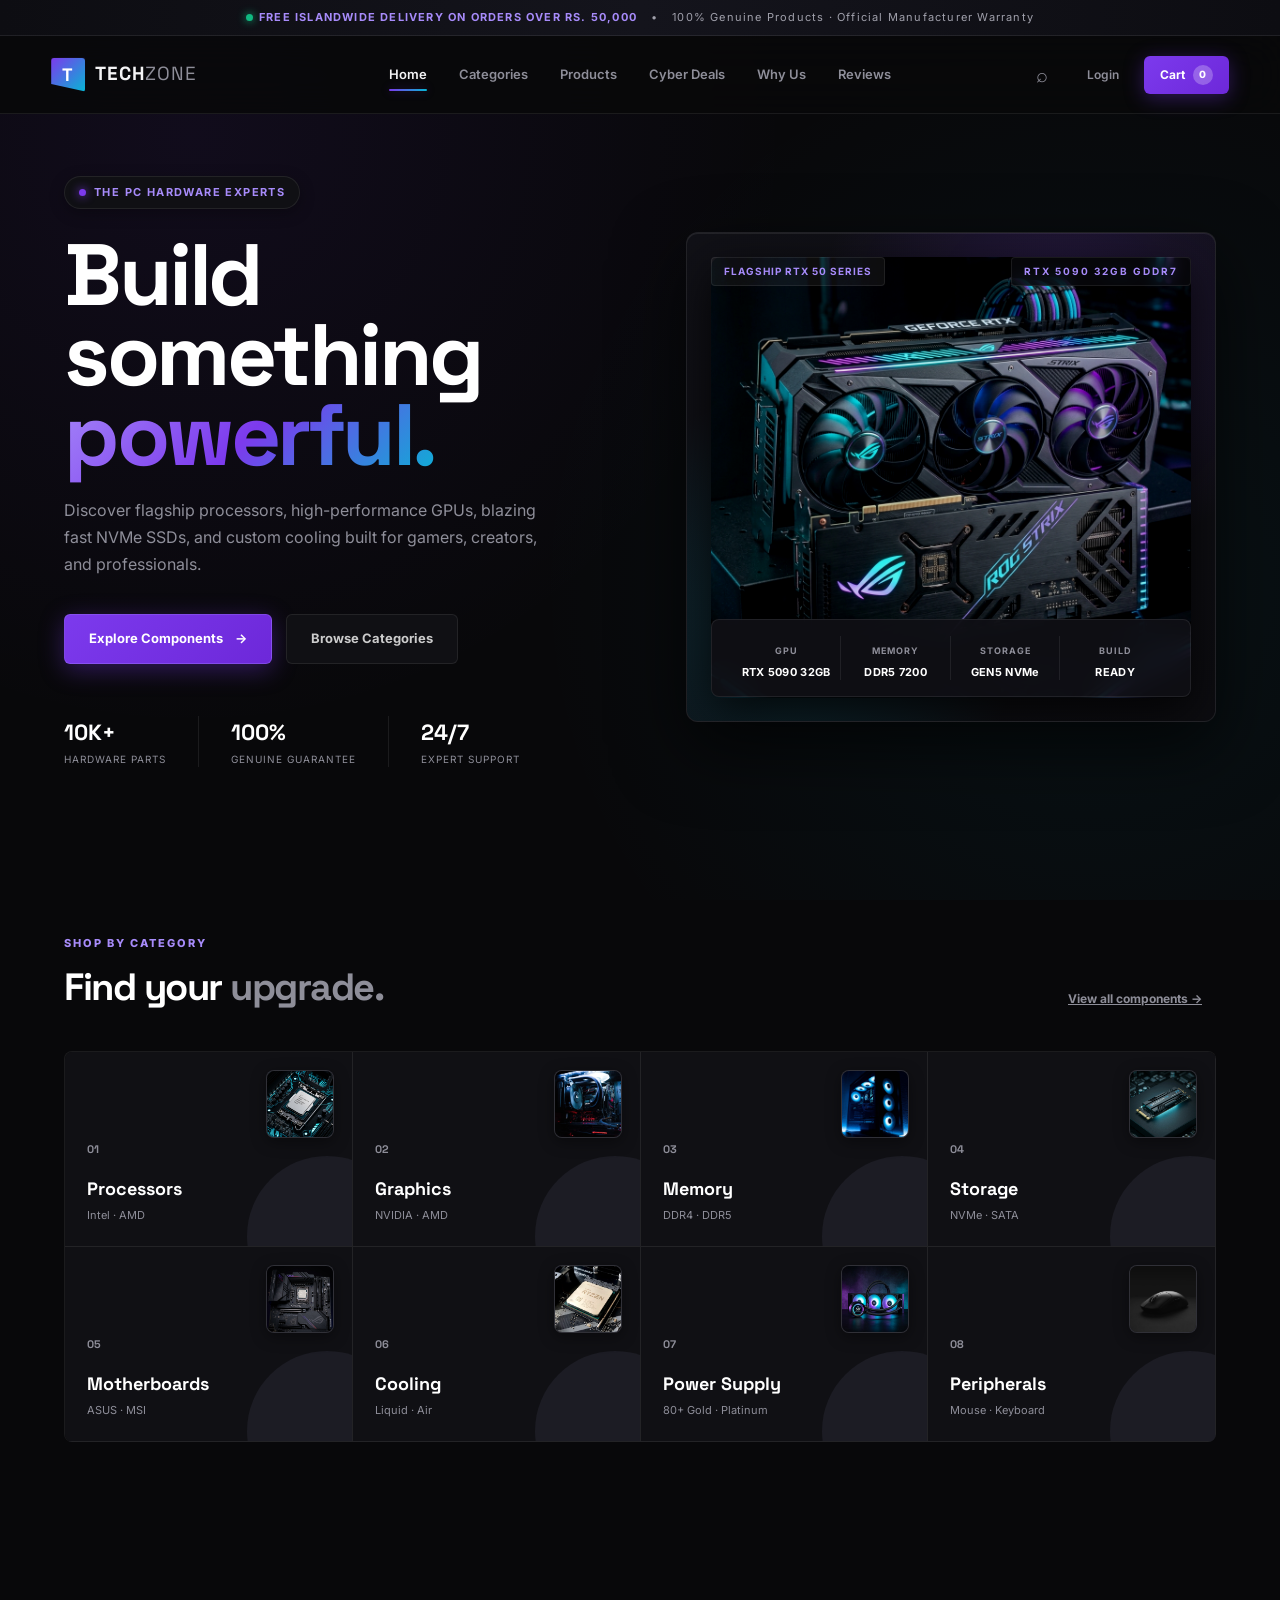
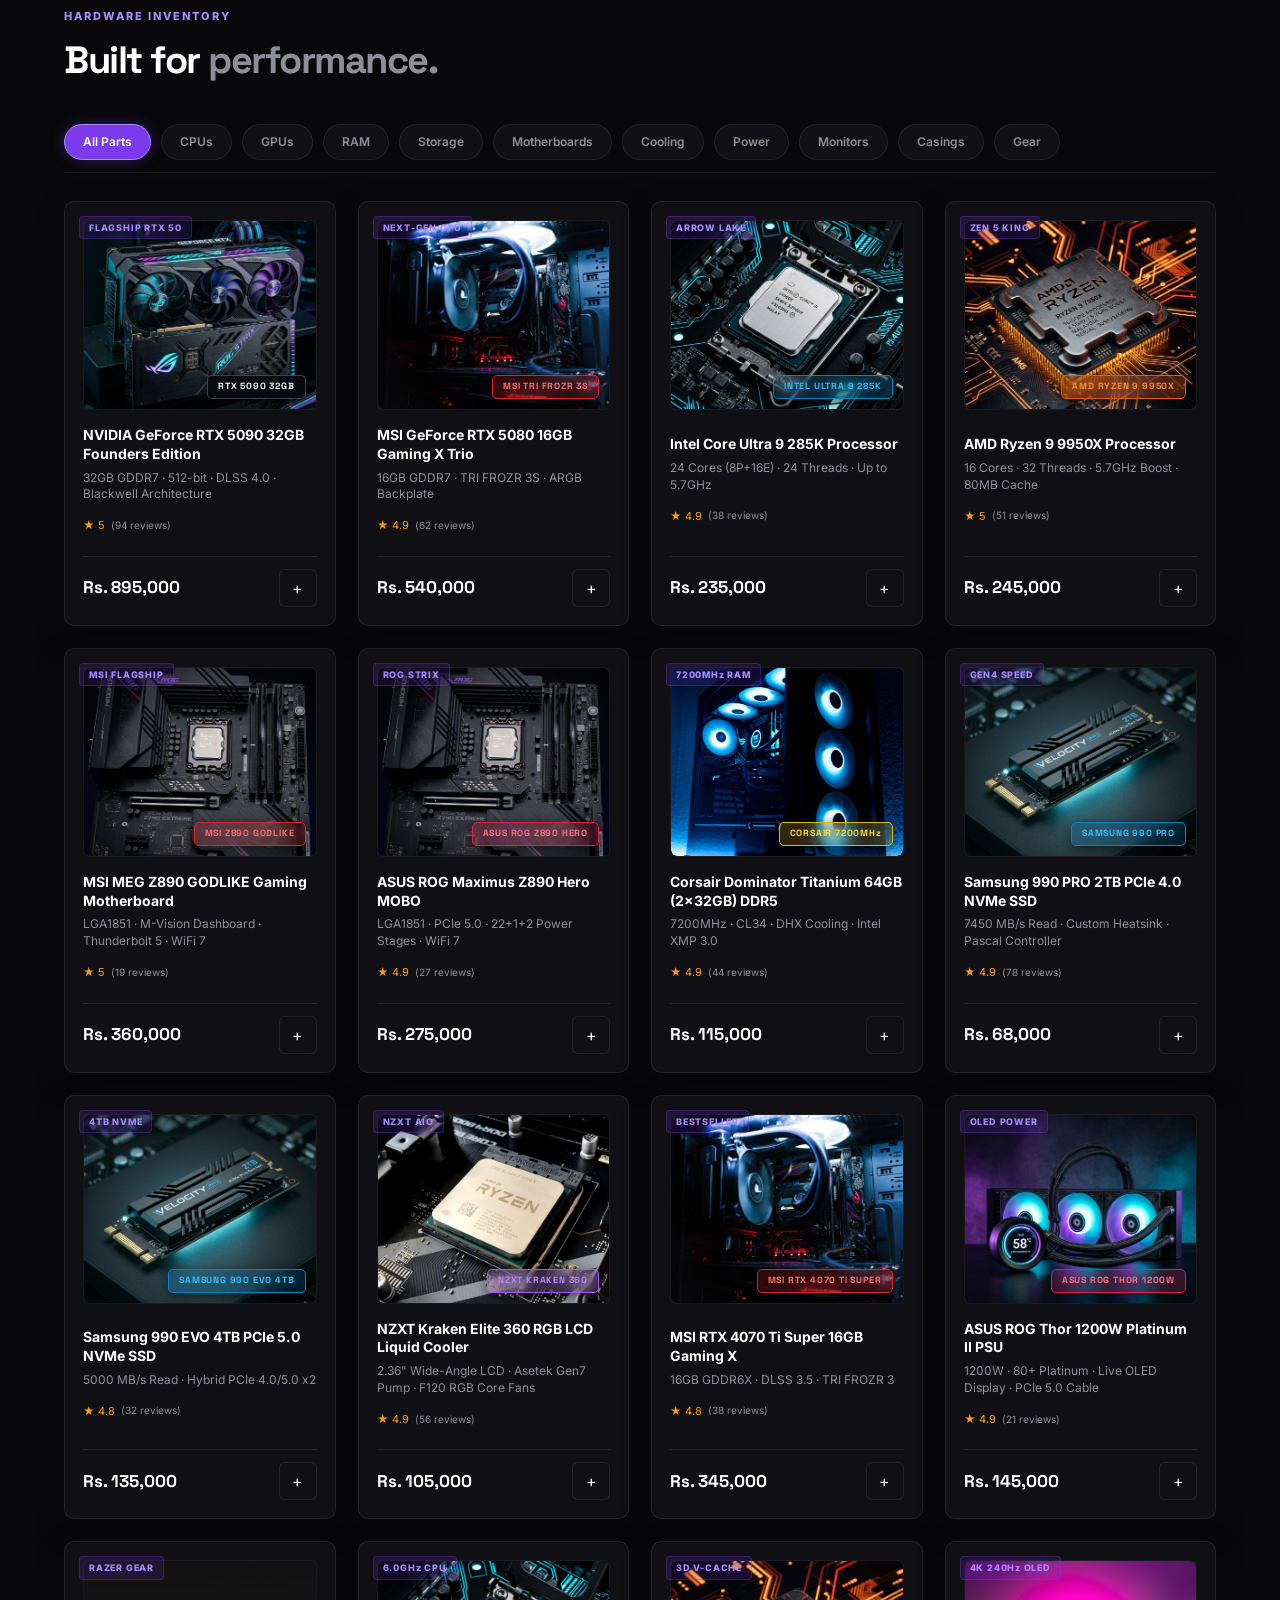
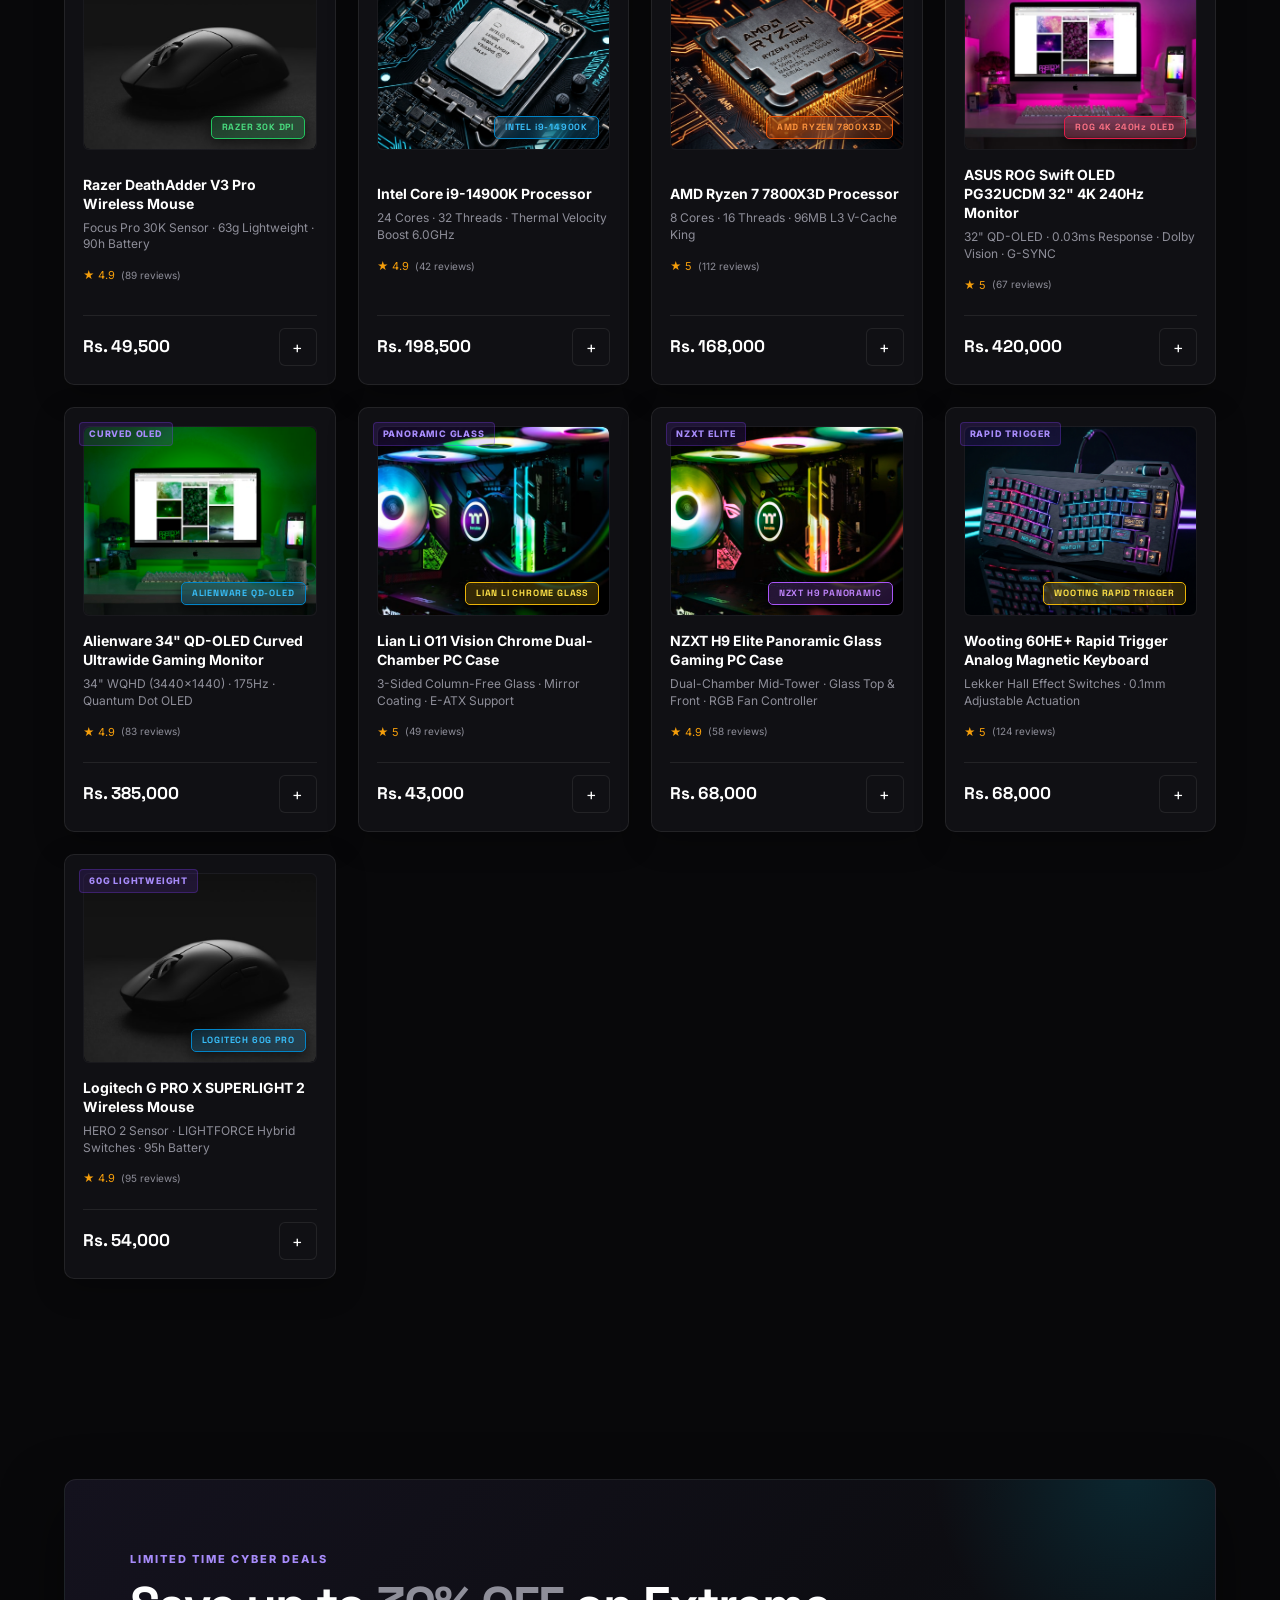
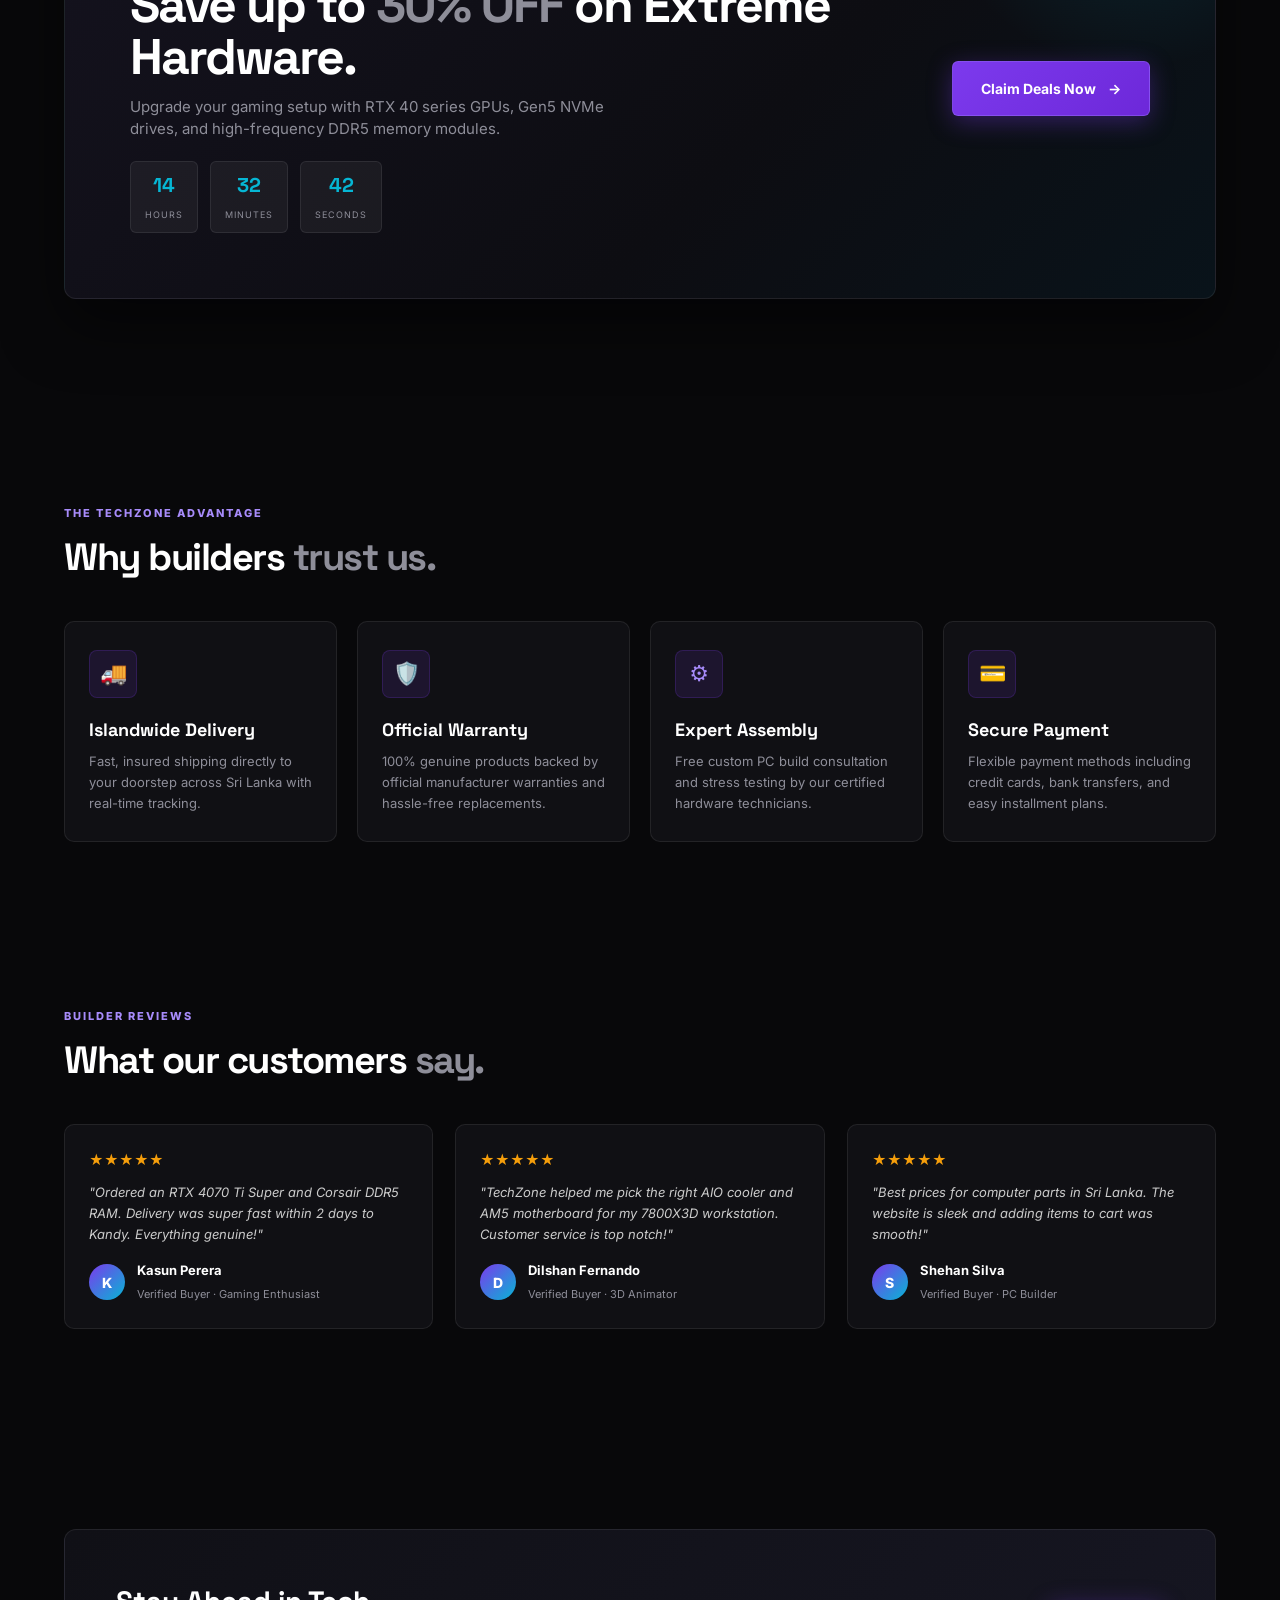
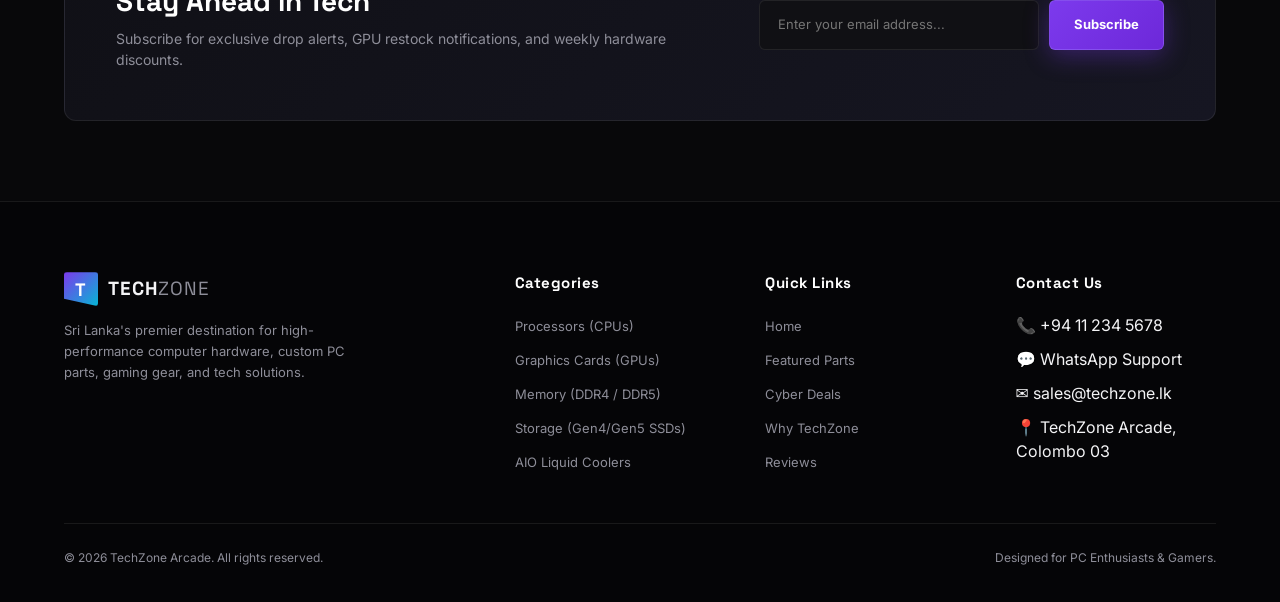
==== index.html @ bfa78953 "create the home page" ====
<!DOCTYPE html>
<html lang="en">
<head>
    <meta charset="UTF-8" />
    <meta name="viewport" content="width=device-width, initial-scale=1.0" />
    <meta name="description" content="TechZone — Premium Computer Store, PC Components, CPUs, GPUs, RAM, SSDs, and Gaming Gear." />
    <title>TechZone — Home Page & Premium Hardware Store</title>

    <!-- Google Fonts -->
    <link rel="preconnect" href="https://fonts.googleapis.com" />
    <link rel="preconnect" href="https://fonts.gstatic.com" crossorigin />
    <link href="https://fonts.googleapis.com/css2?family=Inter:wght@400;500;600;700;800&family=Space+Grotesk:wght@500;600;700;800&display=swap" rel="stylesheet" />

    <!-- Dedicated Home Page Stylesheet -->
    <link rel="stylesheet" href="css/home.css" />
</head>
<body>

    <!-- ─── Announcement Bar ─── -->
    <div class="announcement">
        <span><i class="live-dot"></i> FREE ISLANDWIDE DELIVERY ON ORDERS OVER RS. 50,000</span>
        <span>•</span>
        <span>100% Genuine Products · Official Manufacturer Warranty</span>
    </div>

    <!-- ─── Header ─── -->
    <header class="header">
        <a class="logo" href="index.html" aria-label="TechZone Home">
            <span class="logo-mark">T</span>
            <span>TECH<span>ZONE</span></span>
        </a>

        <nav class="nav" aria-label="Main navigation" id="mainNav">
            <a class="active" href="index.html">Home</a>
            <a href="#shop">Categories</a>
            <a href="#featured">Products</a>
            <a href="#deals">Cyber Deals</a>
            <a href="#whyus">Why Us</a>
            <a href="#reviews">Reviews</a>
        </nav>

        <div class="header-actions">
            <button class="icon-btn" id="searchBtn" aria-label="Search Components">⌕</button>
            <button class="login-btn" id="loginBtn">Login</button>
            <button class="cart-btn" id="cartBtn">
                Cart <span id="cartCount">0</span>
            </button>
            <button class="menu-btn" id="menuBtn" aria-label="Toggle Mobile Menu">☰</button>
        </div>
    </header>

    <!-- ─── Main Content ─── -->
    <main>

        <!-- ── HERO SECTION ── -->
        <section class="hero" id="home">
            <div class="hero-copy">
                <div class="pill"><span></span> THE PC HARDWARE EXPERTS</div>
                <h1>Build something<br><em>powerful.</em></h1>
                <p>Discover flagship processors, high-performance GPUs, blazing fast NVMe SSDs, and custom cooling built for gamers, creators, and professionals.</p>

                <div class="hero-actions">
                    <a href="#featured" class="primary-btn">
                        Explore Components <span>→</span>
                    </a>
                    <a href="#shop" class="secondary-btn">
                        Browse Categories
                    </a>
                </div>

                <div class="trust-row">
                    <div>
                        <strong>10K+</strong>
                        <span>Hardware Parts</span>
                    </div>
                    <div>
                        <strong>100%</strong>
                        <span>Genuine Guarantee</span>
                    </div>
                    <div>
                        <strong>24/7</strong>
                        <span>Expert Support</span>
                    </div>
                </div>
            </div>

            <!-- Hero Showcase Graphic -->
            <div class="hero-showcase">
                <span class="showcase-badge">FLAGSHIP RTX 50 SERIES</span>
                
                <img src="images/hero_rtx5090.png" alt="NVIDIA GeForce RTX 5090 Flagship GPU" class="hero-showcase-img" />

                <div class="visual-lines">RTX 5090 32GB GDDR7</div>

                <div class="spec-card">
                    <div><span>GPU</span><strong>RTX 5090 32GB</strong></div>
                    <div><span>MEMORY</span><strong>DDR5 7200</strong></div>
                    <div><span>STORAGE</span><strong>GEN5 NVMe</strong></div>
                    <div><span>BUILD</span><strong>READY</strong></div>
                </div>
            </div>
        </section>

        <!-- ── SHOP BY CATEGORY ── -->
        <section class="section" id="shop">
            <div class="section-head">
                <div>
                    <span class="overline">SHOP BY CATEGORY</span>
                    <h2>Find your <span>upgrade.</span></h2>
                </div>
                <a href="#featured" class="text-link">View all components →</a>
            </div>

            <div class="category-grid">
                <!-- 01 Processors -->
                <button class="category-card" data-category="CPU">
                    <div class="category-number">01</div>
                    <div class="category-img-wrap">
                        <img src="images/intel_cpu.png" alt="Processors CPU" class="category-img" />
                    </div>
                    <div>
                        <h3>Processors</h3>
                        <p>Intel · AMD</p>
                    </div>
                    <span class="arrow">↗</span>
                </button>

                <!-- 02 Graphics -->
                <button class="category-card" data-category="GPU">
                    <div class="category-number">02</div>
                    <div class="category-img-wrap">
                        <img src="images/msi_gpu.png" alt="Graphics GPU" class="category-img" />
                    </div>
                    <div>
                        <h3>Graphics</h3>
                        <p>NVIDIA · AMD</p>
                    </div>
                    <span class="arrow">↗</span>
                </button>

                <!-- 03 Memory -->
                <button class="category-card" data-category="RAM">
                    <div class="category-number">03</div>
                    <div class="category-img-wrap">
                        <img src="images/corsair_ram.png" alt="Memory RAM" class="category-img" />
                    </div>
                    <div>
                        <h3>Memory</h3>
                        <p>DDR4 · DDR5</p>
                    </div>
                    <span class="arrow">↗</span>
                </button>

                <!-- 04 Storage -->
                <button class="category-card" data-category="Storage">
                    <div class="category-number">04</div>
                    <div class="category-img-wrap">
                        <img src="images/samsung_ssd.png" alt="Storage SSD" class="category-img" />
                    </div>
                    <div>
                        <h3>Storage</h3>
                        <p>NVMe · SATA</p>
                    </div>
                    <span class="arrow">↗</span>
                </button>

                <!-- 05 Motherboards -->
                <button class="category-card" data-category="Motherboard">
                    <div class="category-number">05</div>
                    <div class="category-img-wrap">
                        <img src="images/mobo.png" alt="Motherboard" class="category-img" />
                    </div>
                    <div>
                        <h3>Motherboards</h3>
                        <p>ASUS · MSI</p>
                    </div>
                    <span class="arrow">↗</span>
                </button>

                <!-- 06 Cooling -->
                <button class="category-card" data-category="Cooling">
                    <div class="category-number">06</div>
                    <div class="category-img-wrap">
                        <img src="images/nzxt_cooler.png" alt="Cooling AIO" class="category-img" />
                    </div>
                    <div>
                        <h3>Cooling</h3>
                        <p>Liquid · Air</p>
                    </div>
                    <span class="arrow">↗</span>
                </button>

                <!-- 07 Power Supply -->
                <button class="category-card" data-category="Power">
                    <div class="category-number">07</div>
                    <div class="category-img-wrap">
                        <img src="images/psu.png" alt="Power Supply PSU" class="category-img" />
                    </div>
                    <div>
                        <h3>Power Supply</h3>
                        <p>80+ Gold · Platinum</p>
                    </div>
                    <span class="arrow">↗</span>
                </button>

                <!-- 08 Peripherals -->
                <button class="category-card" data-category="Peripherals">
                    <div class="category-number">08</div>
                    <div class="category-img-wrap">
                        <img src="images/razer_mouse.png" alt="Peripherals Gear" class="category-img" />
                    </div>
                    <div>
                        <h3>Peripherals</h3>
                        <p>Mouse · Keyboard</p>
                    </div>
                    <span class="arrow">↗</span>
                </button>
            </div>
        </section>

        <!-- ── FEATURED PRODUCTS ── -->
        <section class="section featured" id="featured">
            <div class="section-head">
                <div>
                    <span class="overline">HARDWARE INVENTORY</span>
                    <h2>Built for <span>performance.</span></h2>
                </div>
            </div>

            <!-- Filter Pills Bar -->
            <div class="filter-bar">
                <button class="filter-pill active" onclick="filterByCategory('ALL', this)">All Parts</button>
                <button class="filter-pill" onclick="filterByCategory('CPU', this)">CPUs</button>
                <button class="filter-pill" onclick="filterByCategory('GPU', this)">GPUs</button>
                <button class="filter-pill" onclick="filterByCategory('RAM', this)">RAM</button>
                <button class="filter-pill" onclick="filterByCategory('Storage', this)">Storage</button>
                <button class="filter-pill" onclick="filterByCategory('Motherboard', this)">Motherboards</button>
                <button class="filter-pill" onclick="filterByCategory('Cooling', this)">Cooling</button>
                <button class="filter-pill" onclick="filterByCategory('Power', this)">Power</button>
                <button class="filter-pill" onclick="filterByCategory('Monitors', this)">Monitors</button>
                <button class="filter-pill" onclick="filterByCategory('Cases', this)">Casings</button>
                <button class="filter-pill" onclick="filterByCategory('Peripherals', this)">Gear</button>
            </div>

            <!-- Dynamic Product Grid -->
            <div class="product-grid" id="productGrid">
                <!-- Products injected by js/home.js -->
            </div>
        </section>

        <!-- ── CYBER DEALS BANNER ── -->
        <section class="section" id="deals">
            <div class="banner">
                <div>
                    <span class="overline">LIMITED TIME CYBER DEALS</span>
                    <h2>Save up to <span>30% OFF</span> on Extreme Hardware.</h2>
                    <p>Upgrade your gaming setup with RTX 40 series GPUs, Gen5 NVMe drives, and high-frequency DDR5 memory modules.</p>

                    <div class="countdown-box">
                        <div class="count-unit"><strong id="countHours">14</strong><span>HOURS</span></div>
                        <div class="count-unit"><strong id="countMins">32</strong><span>MINUTES</span></div>
                        <div class="count-unit"><strong id="countSecs">45</strong><span>SECONDS</span></div>
                    </div>
                </div>

                <a href="#featured" class="primary-btn" style="padding: 16px 28px; font-size: 14px;">
                    Claim Deals Now <span>→</span>
                </a>
            </div>
        </section>

        <!-- ── WHY CHOOSE US ── -->
        <section class="section" id="whyus">
            <div class="section-head">
                <div>
                    <span class="overline">THE TECHZONE ADVANTAGE</span>
                    <h2>Why builders <span>trust us.</span></h2>
                </div>
            </div>

            <div class="why-us-grid">
                <div class="feature-card">
                    <div class="feature-icon">🚚</div>
                    <h3>Islandwide Delivery</h3>
                    <p>Fast, insured shipping directly to your doorstep across Sri Lanka with real-time tracking.</p>
                </div>
                <div class="feature-card">
                    <div class="feature-icon">🛡️</div>
                    <h3>Official Warranty</h3>
                    <p>100% genuine products backed by official manufacturer warranties and hassle-free replacements.</p>
                </div>
                <div class="feature-card">
                    <div class="feature-icon">⚙️</div>
                    <h3>Expert Assembly</h3>
                    <p>Free custom PC build consultation and stress testing by our certified hardware technicians.</p>
                </div>
                <div class="feature-card">
                    <div class="feature-icon">💳</div>
                    <h3>Secure Payment</h3>
                    <p>Flexible payment methods including credit cards, bank transfers, and easy installment plans.</p>
                </div>
            </div>
        </section>

        <!-- ── CUSTOMER REVIEWS ── -->
        <section class="section" id="reviews">
            <div class="section-head">
                <div>
                    <span class="overline">BUILDER REVIEWS</span>
                    <h2>What our customers <span>say.</span></h2>
                </div>
            </div>

            <div class="reviews-grid">
                <div class="review-card">
                    <div class="review-stars">★★★★★</div>
                    <p>"Ordered an RTX 4070 Ti Super and Corsair DDR5 RAM. Delivery was super fast within 2 days to Kandy. Everything genuine!"</p>
                    <div class="reviewer">
                        <div class="avatar">K</div>
                        <div class="reviewer-info">
                            <strong>Kasun Perera</strong>
                            <span>Verified Buyer · Gaming Enthusiast</span>
                        </div>
                    </div>
                </div>

                <div class="review-card">
                    <div class="review-stars">★★★★★</div>
                    <p>"TechZone helped me pick the right AIO cooler and AM5 motherboard for my 7800X3D workstation. Customer service is top notch!"</p>
                    <div class="reviewer">
                        <div class="avatar">D</div>
                        <div class="reviewer-info">
                            <strong>Dilshan Fernando</strong>
                            <span>Verified Buyer · 3D Animator</span>
                        </div>
                    </div>
                </div>

                <div class="review-card">
                    <div class="review-stars">★★★★★</div>
                    <p>"Best prices for computer parts in Sri Lanka. The website is sleek and adding items to cart was smooth!"</p>
                    <div class="reviewer">
                        <div class="avatar">S</div>
                        <div class="reviewer-info">
                            <strong>Shehan Silva</strong>
                            <span>Verified Buyer · PC Builder</span>
                        </div>
                    </div>
                </div>
            </div>
        </section>

        <!-- ── NEWSLETTER ── -->
        <section class="section">
            <div class="newsletter-card">
                <div>
                    <h3>Stay Ahead in Tech</h3>
                    <p>Subscribe for exclusive drop alerts, GPU restock notifications, and weekly hardware discounts.</p>
                </div>
                <form class="newsletter-form" onsubmit="event.preventDefault(); showToast('Subscribed to newsletter!');">
                    <input type="email" class="newsletter-input" placeholder="Enter your email address..." required />
                    <button type="submit" class="primary-btn">Subscribe</button>
                </form>
            </div>
        </section>

    </main>

    <!-- ─── Modals ─── -->

    <!-- Search Modal -->
    <div class="modal-overlay" id="searchModal">
        <div class="modal-box">
            <button class="modal-close" onclick="toggleModal('searchModal', false)">✕</button>
            <h3>Search PC Parts</h3>
            <div class="search-input-wrap">
                <input type="text" placeholder="Type processor, graphics card, RAM, SSD..." oninput="handleLiveSearch(this.value)" autofocus />
            </div>
            <div class="search-results" id="searchResults">
                <p style="color: var(--muted); font-size: 12px; text-align: center;">Type to search hardware catalog...</p>
            </div>
        </div>
    </div>

    <!-- Cart Modal Drawer -->
    <div class="modal-overlay" id="cartModal">
        <div class="modal-box">
            <button class="modal-close" onclick="toggleModal('cartModal', false)">✕</button>
            <h3>Shopping Cart</h3>
            <div class="cart-items-list" id="cartList">
                <!-- Cart items rendered by JS -->
            </div>
            <div class="cart-total-row">
                <span>Subtotal:</span>
                <strong id="cartTotal">Rs. 0</strong>
            </div>
            <button class="primary-btn" style="width: 100%;" onclick="alert('Proceeding to checkout summary!');">
                Proceed to Checkout <span>→</span>
            </button>
        </div>
    </div>

    <!-- Login Modal -->
    <div class="modal-overlay" id="loginModal">
        <div class="modal-box">
            <button class="modal-close" onclick="toggleModal('loginModal', false)">✕</button>
            <h3>Account Login</h3>
            <form onsubmit="event.preventDefault(); toggleModal('loginModal', false); showToast('Logged in successfully!');">
                <div class="search-input-wrap" style="margin-bottom: 12px;">
                    <input type="email" placeholder="Email Address" required />
                </div>
                <div class="search-input-wrap" style="margin-bottom: 20px;">
                    <input type="password" placeholder="Password" required />
                </div>
                <button type="submit" class="primary-btn" style="width: 100%;">Sign In</button>
            </form>
        </div>
    </div>

    <!-- ─── Footer ─── -->
    <footer>
        <div class="footer-content">
            <div class="footer-brand">
                <a class="logo" href="index.html">
                    <span class="logo-mark">T</span>
                    <span>TECH<span>ZONE</span></span>
                </a>
                <p>Sri Lanka's premier destination for high-performance computer hardware, custom PC parts, gaming gear, and tech solutions.</p>
            </div>

            <div class="footer-col">
                <h4>Categories</h4>
                <ul>
                    <li><a href="#shop">Processors (CPUs)</a></li>
                    <li><a href="#shop">Graphics Cards (GPUs)</a></li>
                    <li><a href="#shop">Memory (DDR4 / DDR5)</a></li>
                    <li><a href="#shop">Storage (Gen4/Gen5 SSDs)</a></li>
                    <li><a href="#shop">AIO Liquid Coolers</a></li>
                </ul>
            </div>

            <div class="footer-col">
                <h4>Quick Links</h4>
                <ul>
                    <li><a href="#home">Home</a></li>
                    <li><a href="#featured">Featured Parts</a></li>
                    <li><a href="#deals">Cyber Deals</a></li>
                    <li><a href="#whyus">Why TechZone</a></li>
                    <li><a href="#reviews">Reviews</a></li>
                </ul>
            </div>

            <div class="footer-col">
                <h4>Contact Us</h4>
                <ul>
                    <li>📞 +94 11 234 5678</li>
                    <li>💬 WhatsApp Support</li>
                    <li>✉️ sales@techzone.lk</li>
                    <li>📍 TechZone Arcade, Colombo 03</li>
                </ul>
            </div>
        </div>

        <div class="footer-bottom">
            <div>© 2026 TechZone Arcade. All rights reserved.</div>
            <div>Designed for PC Enthusiasts & Gamers.</div>
        </div>
    </footer>

    <!-- Dedicated Home Page JavaScript -->
    <script src="js/home.js"></script>
</body>
</html>
---- css/home.css ----
/* ─────────────────────────────────────────────────────────────
   TechZone — Home Page Dedicated CSS Design System
   Modern dark-themed PC hardware & gaming store styling
   ───────────────────────────────────────────────────────────── */

/* ── Reset & CSS Variables ── */
* {
    box-sizing: border-box;
    margin: 0;
    padding: 0;
}

:root {
    --bg: #08080a;
    --surface: #101014;
    --card: #16161c;
    --ink: #f4f4f6;
    --muted: #8e8e99;
    --line: rgba(255, 255, 255, 0.08);
    --soft: #1c1c24;
    --accent: #7c3aed;
    --accent-light: #a78bfa;
    --accent-glow: rgba(124, 58, 237, 0.35);
    --accent2: #06b6d4;
    --accent2-glow: rgba(6, 182, 212, 0.25);
    --dark: #08080a;
    --surface-light: #1e1e26;
    --success: #10b981;
    --warning: #f59e0b;
}

html {
    scroll-behavior: smooth;
}

body {
    background: var(--bg);
    color: var(--ink);
    font-family: 'Inter', system-ui, -apple-system, sans-serif;
    line-height: 1.5;
    background-image: 
        radial-gradient(circle at 15% 15%, rgba(124, 58, 237, 0.08), transparent 45%),
        radial-gradient(circle at 85% 65%, rgba(6, 182, 212, 0.06), transparent 45%);
    background-attachment: fixed;
    overflow-x: hidden;
}

button,
input,
select {
    font: inherit;
}
button {
    cursor: pointer;
}
a {
    text-decoration: none;
    color: inherit;
}

/* ── Keyframes & Animations ── */
@keyframes pulseDot {
    0%, 100% { opacity: 1; transform: scale(1); }
    50% { opacity: 0.4; transform: scale(0.85); }
}

@keyframes floatOrb {
    0%, 100% { transform: translateY(0) scale(1); }
    50% { transform: translateY(-12px) scale(1.03); }
}

@keyframes modalFadeIn {
    from { opacity: 0; transform: scale(0.96) translateY(-10px); }
    to { opacity: 1; transform: scale(1) translateY(0); }
}

@keyframes toastIn {
    from { opacity: 0; transform: translateY(20px); }
    to { opacity: 1; transform: translateY(0); }
}

/* ── Announcement Bar ── */
.announcement {
    height: 36px;
    background: linear-gradient(90deg, #0d0d12, #14141c, #0d0d12);
    color: #a0a0ab;
    display: flex;
    justify-content: center;
    align-items: center;
    gap: 14px;
    font-size: 11px;
    letter-spacing: 1.2px;
    border-bottom: 1px solid var(--line);
}
.announcement span:first-child {
    color: var(--accent-light);
    font-weight: 700;
    display: inline-flex;
    align-items: center;
    gap: 6px;
}
.announcement .live-dot {
    width: 7px;
    height: 7px;
    background: var(--success);
    border-radius: 50%;
    box-shadow: 0 0 8px var(--success);
    animation: pulseDot 2s infinite ease-in-out;
}

/* ── Header ── */
.header {
    height: 78px;
    display: grid;
    grid-template-columns: 1fr auto 1fr;
    align-items: center;
    padding: 0 clamp(20px, 4vw, 55px);
    background: rgba(8, 8, 10, 0.88);
    border-bottom: 1px solid var(--line);
    position: sticky;
    top: 0;
    z-index: 20;
    backdrop-filter: blur(20px);
    -webkit-backdrop-filter: blur(20px);
}

.logo {
    display: flex;
    align-items: center;
    gap: 10px;
    font-family: 'Space Grotesk', sans-serif;
    font-size: 19px;
    font-weight: 700;
    letter-spacing: 1px;
}
.logo > span:last-child > span {
    font-weight: 400;
    color: var(--muted);
}
.logo-mark {
    width: 34px;
    height: 34px;
    background: linear-gradient(135deg, var(--accent), var(--accent2));
    color: #fff;
    display: grid;
    place-items: center;
    font-weight: 800;
    font-size: 18px;
    clip-path: polygon(0 0, 100% 0, 100% 100%, 0 78%);
    border-radius: 3px;
    box-shadow: 0 0 15px var(--accent-glow);
}

.nav {
    display: flex;
    gap: 32px;
    font-size: 13px;
    font-weight: 600;
    color: var(--muted);
}
.nav a {
    padding: 8px 0;
    position: relative;
    transition: color 0.25s ease;
}
.nav a:hover,
.nav .active {
    color: var(--ink);
}
.nav .active:after {
    content: '';
    height: 2px;
    position: absolute;
    left: 0;
    right: 0;
    bottom: 1px;
    background: linear-gradient(90deg, var(--accent), var(--accent2));
    border-radius: 2px;
    box-shadow: 0 0 10px var(--accent-glow);
}

.header-actions {
    justify-self: end;
    display: flex;
    align-items: center;
    gap: 10px;
}
.icon-btn,
.login-btn,
.cart-btn,
.menu-btn {
    border: 0;
    background: transparent;
    padding: 9px 14px;
    color: var(--ink);
    transition: all 0.2s ease;
    border-radius: 6px;
}
.icon-btn {
    font-size: 20px;
    line-height: 1;
    color: var(--muted);
}
.icon-btn:hover {
    color: #fff;
    background: var(--soft);
}
.login-btn {
    font-size: 12px;
    font-weight: 600;
    color: var(--muted);
    border: 1px solid transparent;
}
.login-btn:hover {
    color: #fff;
    border-color: var(--line);
    background: var(--soft);
}
.cart-btn {
    background: linear-gradient(135deg, var(--accent), #6d28d9);
    color: #fff;
    font-size: 12px;
    padding: 9px 16px;
    border-radius: 6px;
    display: flex;
    align-items: center;
    gap: 8px;
    font-weight: 700;
    box-shadow: 0 4px 20px var(--accent-glow);
    transition: all 0.25s cubic-bezier(0.16, 1, 0.3, 1);
}
.cart-btn:hover {
    transform: translateY(-2px);
    box-shadow: 0 8px 25px rgba(124, 58, 237, 0.45);
}
.cart-btn span {
    display: inline-grid;
    place-items: center;
    min-width: 20px;
    height: 20px;
    border-radius: 50%;
    background: rgba(255, 255, 255, 0.25);
    color: #fff;
    font-size: 10px;
    font-weight: 800;
}
.menu-btn {
    display: none;
    font-size: 22px;
    color: #ccc;
}

/* ── Hero Section ── */
.hero {
    max-width: 1280px;
    margin: auto;
    min-height: 640px;
    padding: 62px clamp(20px, 5vw, 70px) 70px;
    display: grid;
    grid-template-columns: 1.02fr 0.98fr;
    gap: 70px;
    align-items: center;
}

.hero-copy {
    padding-bottom: 12px;
}

.pill {
    display: inline-flex;
    align-items: center;
    gap: 8px;
    padding: 7px 14px;
    background: var(--surface);
    border: 1px solid var(--line);
    border-radius: 100px;
    color: var(--accent-light);
    font-size: 11px;
    letter-spacing: 1.4px;
    font-weight: 700;
    box-shadow: 0 4px 15px rgba(0, 0, 0, 0.3);
}
.pill span {
    width: 7px;
    height: 7px;
    background: var(--accent);
    border-radius: 50%;
    box-shadow: 0 0 10px var(--accent);
}

.hero h1 {
    font-family: 'Space Grotesk', sans-serif;
    font-size: clamp(54px, 6.8vw, 92px);
    line-height: 0.92;
    letter-spacing: -3.5px;
    margin: 26px 0 22px;
    color: #fff;
}
.hero h1 em {
    font-style: normal;
    background: linear-gradient(135deg, #a78bfa, var(--accent), var(--accent2));
    -webkit-background-clip: text;
    -webkit-text-fill-color: transparent;
    background-clip: text;
}

.hero-copy > p {
    max-width: 490px;
    color: var(--muted);
    font-size: 16px;
    line-height: 1.7;
}

.hero-actions {
    display: flex;
    align-items: center;
    gap: 14px;
    margin-top: 36px;
}

.primary-btn {
    display: inline-flex;
    align-items: center;
    justify-content: center;
    gap: 12px;
    padding: 14px 24px;
    background: linear-gradient(135deg, var(--accent), #6d28d9);
    color: #fff;
    border: 1px solid rgba(167, 139, 250, 0.3);
    font-size: 13px;
    font-weight: 700;
    border-radius: 6px;
    box-shadow: 0 6px 24px var(--accent-glow);
    transition: all 0.25s cubic-bezier(0.16, 1, 0.3, 1);
}
.primary-btn:hover {
    transform: translateY(-2px);
    box-shadow: 0 12px 32px rgba(124, 58, 237, 0.45);
    background: linear-gradient(135deg, #8b5cf6, #7c3aed);
}

.secondary-btn {
    padding: 14px 24px;
    background: var(--surface);
    border: 1px solid var(--line);
    font-size: 13px;
    font-weight: 700;
    border-radius: 6px;
    color: #ccc;
    transition: all 0.25s ease;
}
.secondary-btn:hover {
    background: var(--soft);
    color: #fff;
    border-color: rgba(255, 255, 255, 0.2);
}

.trust-row {
    display: flex;
    gap: 0;
    margin-top: 52px;
}
.trust-row div {
    padding-right: 32px;
    margin-right: 32px;
    border-right: 1px solid var(--line);
}
.trust-row div:last-child {
    border: 0;
}
.trust-row strong {
    display: block;
    font-family: 'Space Grotesk', sans-serif;
    font-size: 22px;
    color: #fff;
}
.trust-row span {
    display: block;
    color: var(--muted);
    font-size: 10px;
    text-transform: uppercase;
    letter-spacing: 1px;
    margin-top: 3px;
}

/* ── Hero Showcase ── */
.hero-showcase {
    height: 490px;
    position: relative;
    background: linear-gradient(145deg, #101016, #0c0c10);
    overflow: hidden;
    color: #fff;
    padding: 24px;
    border-radius: 12px;
    border: 1px solid var(--line);
    box-shadow: 0 25px 70px rgba(0, 0, 0, 0.7), inset 0 1px 0 rgba(255, 255, 255, 0.08);
}
.hero-showcase:before {
    content: '';
    position: absolute;
    inset: 0;
    background: 
        radial-gradient(circle at 70% 20%, rgba(124, 58, 237, 0.22), transparent 45%),
        radial-gradient(circle at 20% 80%, rgba(6, 182, 212, 0.18), transparent 40%);
    pointer-events: none;
}

.showcase-badge {
    position: absolute;
    top: 24px;
    left: 24px;
    z-index: 2;
    padding: 6px 12px;
    background: rgba(255, 255, 255, 0.05);
    border: 1px solid var(--line);
    border-radius: 4px;
    font-size: 10px;
    letter-spacing: 1px;
    font-weight: 700;
    color: var(--accent-light);
}

.hero-showcase-img {
    width: 100%;
    height: 100%;
    object-fit: cover;
    border-radius: 10px;
    filter: brightness(0.92) contrast(1.08);
    transition: transform 0.6s cubic-bezier(0.16, 1, 0.3, 1);
    box-shadow: 0 15px 45px rgba(0,0,0,0.8);
}
.hero-showcase:hover .hero-showcase-img {
    transform: scale(1.05);
}

.visual-lines {
    position: absolute;
    top: 24px;
    right: 24px;
    font-size: 10px;
    font-weight: 700;
    letter-spacing: 2px;
    color: var(--accent-light);
    background: rgba(8, 8, 12, 0.75);
    padding: 6px 12px;
    border-radius: 4px;
    border: 1px solid var(--line);
    backdrop-filter: blur(8px);
    z-index: 2;
}

.spec-card {
    position: absolute;
    left: 24px;
    right: 24px;
    bottom: 24px;
    background: rgba(16, 16, 22, 0.9);
    border: 1px solid var(--line);
    backdrop-filter: blur(12px);
    border-radius: 8px;
    padding: 16px 20px;
    display: grid;
    grid-template-columns: repeat(4, 1fr);
    text-align: center;
}
.spec-card div {
    border-right: 1px solid var(--line);
}
.spec-card div:last-child {
    border-right: 0;
}
.spec-card span {
    font-size: 9px;
    letter-spacing: 1px;
    color: var(--muted);
    font-weight: 700;
}
.spec-card strong {
    display: block;
    font-size: 11px;
    margin-top: 4px;
    color: #fff;
    font-weight: 700;
    letter-spacing: 0.3px;
}

/* ── Sections ── */
.section {
    max-width: 1280px;
    margin: auto;
    padding: 80px clamp(20px, 5vw, 70px);
}

.section-head {
    display: flex;
    justify-content: space-between;
    align-items: flex-end;
    margin-bottom: 35px;
}
.overline {
    font-size: 11px;
    letter-spacing: 2px;
    color: var(--accent-light);
    font-weight: 800;
    text-transform: uppercase;
}
.section-head h2 {
    font-family: 'Space Grotesk', sans-serif;
    font-size: 38px;
    letter-spacing: -1.5px;
    margin-top: 6px;
    color: #fff;
}
.section-head h2 span,
.banner h2 span {
    color: var(--muted);
}

.text-link {
    border: 0;
    background: transparent;
    font-size: 12px;
    font-weight: 700;
    text-decoration: underline;
    padding: 8px 14px;
    color: var(--muted);
    transition: all 0.2s ease;
    border-radius: 4px;
}
.text-link:hover {
    color: #fff;
    background: var(--soft);
}

/* ── Category Grid ── */
.category-grid {
    display: grid;
    grid-template-columns: repeat(4, 1fr);
    border-top: 1px solid var(--line);
    border-left: 1px solid var(--line);
    border-radius: 8px;
    overflow: hidden;
}
.category-card {
    text-align: left;
    position: relative;
    height: 195px;
    border: 0;
    border-right: 1px solid var(--line);
    border-bottom: 1px solid var(--line);
    padding: 22px;
    background: var(--surface);
    overflow: hidden;
    transition: all 0.3s cubic-bezier(0.16, 1, 0.3, 1);
    color: #ccc;
}
.category-card:before {
    content: '';
    position: absolute;
    width: 160px;
    height: 160px;
    border-radius: 50%;
    right: -55px;
    bottom: -70px;
    background: var(--soft);
    transition: all 0.4s ease;
}
.category-card:hover:before,
.category-card.selected:before {
    background: var(--accent);
    opacity: 0.18;
    transform: scale(1.35);
}
.category-card:hover,
.category-card.selected {
    background: var(--card);
    color: #fff;
}

.category-number {
    font-size: 11px;
    color: var(--muted);
    font-weight: 700;
    font-family: 'Space Grotesk', sans-serif;
}
.category-img-wrap {
    position: absolute;
    top: 18px;
    right: 18px;
    width: 68px;
    height: 68px;
    border-radius: 8px;
    overflow: hidden;
    border: 1px solid var(--line);
    box-shadow: 0 4px 15px rgba(0, 0, 0, 0.4);
    background: var(--surface-light);
    transition: all 0.3s cubic-bezier(0.16, 1, 0.3, 1);
}
.category-img {
    width: 100%;
    height: 100%;
    object-fit: cover;
    transition: transform 0.3s ease;
}
.category-card:hover .category-img-wrap {
    border-color: var(--accent);
    box-shadow: 0 0 18px var(--accent-glow);
    transform: scale(1.1);
}
.category-card:hover .category-img {
    transform: scale(1.12);
}

.product-photo {
    width: 100%;
    height: 100%;
    object-fit: cover;
    border-radius: 6px;
    transition: transform 0.4s cubic-bezier(0.16, 1, 0.3, 1);
}
.product-card:hover .product-photo {
    transform: scale(1.08) rotate(-1deg);
}
.category-card h3 {
    position: absolute;
    left: 22px;
    bottom: 44px;
    font-family: 'Space Grotesk', sans-serif;
    font-size: 18px;
    color: #fff;
}
.category-card p {
    position: absolute;
    left: 22px;
    bottom: 22px;
    font-size: 11px;
    color: var(--muted);
}
.category-card .arrow {
    position: absolute;
    right: 22px;
    bottom: 22px;
    font-size: 14px;
    opacity: 0;
    transform: translate(-4px, 4px);
    transition: all 0.25s ease;
}
.category-card:hover .arrow,
.category-card.selected .arrow {
    opacity: 1;
    transform: translate(0, 0);
    color: var(--accent-light);
}

/* ── Filter Bar ── */
.filter-bar {
    display: flex;
    gap: 10px;
    flex-wrap: wrap;
    margin-bottom: 28px;
    padding-bottom: 12px;
    border-bottom: 1px solid var(--line);
}
.filter-pill {
    padding: 8px 18px;
    border-radius: 100px;
    background: var(--surface);
    border: 1px solid var(--line);
    color: var(--muted);
    font-size: 12px;
    font-weight: 600;
    transition: all 0.2s ease;
}
.filter-pill:hover,
.filter-pill.active {
    background: var(--accent);
    color: #fff;
    border-color: var(--accent-light);
    box-shadow: 0 0 14px var(--accent-glow);
}

/* ── Product Grid ── */
.product-grid {
    display: grid;
    grid-template-columns: repeat(4, 1fr);
    gap: 22px;
}
.product-card {
    background: var(--surface);
    border: 1px solid var(--line);
    border-radius: 10px;
    padding: 18px;
    display: flex;
    flex-direction: column;
    justify-content: space-between;
    position: relative;
    transition: all 0.3s cubic-bezier(0.16, 1, 0.3, 1);
    box-shadow: 0 10px 30px rgba(0, 0, 0, 0.25);
}
.product-card:hover {
    transform: translateY(-5px);
    border-color: rgba(124, 58, 237, 0.4);
    box-shadow: 0 18px 45px rgba(0, 0, 0, 0.5), 0 0 20px var(--accent-glow);
    background: var(--card);
}

.product-tag {
    position: absolute;
    top: 14px;
    left: 14px;
    font-size: 9px;
    font-weight: 800;
    letter-spacing: 0.8px;
    padding: 4px 9px;
    border-radius: 4px;
    background: rgba(124, 58, 237, 0.15);
    color: var(--accent-light);
    border: 1px solid rgba(124, 58, 237, 0.3);
    z-index: 2;
}

.product-image {
    height: 190px;
    background: radial-gradient(circle at center, #1c1c26 0%, #101014 80%);
    border-radius: 6px;
    margin-bottom: 16px;
    display: flex;
    align-items: center;
    justify-content: center;
    position: relative;
    overflow: hidden;
    border: 1px solid rgba(255, 255, 255, 0.04);
}

.model-visual-card {
    position: relative;
    width: 100%;
    height: 100%;
    overflow: hidden;
    border-radius: 6px;
}
.model-overlay-badge {
    position: absolute;
    bottom: 10px;
    right: 10px;
    font-family: 'Space Grotesk', sans-serif;
    font-size: 9px;
    font-weight: 800;
    letter-spacing: 0.8px;
    padding: 4px 10px;
    border-radius: 5px;
    background: rgba(10, 10, 16, 0.88);
    color: #fff;
    border: 1px solid rgba(255, 255, 255, 0.22);
    backdrop-filter: blur(8px);
    -webkit-backdrop-filter: blur(8px);
    z-index: 3;
    box-shadow: 0 4px 14px rgba(0, 0, 0, 0.6);
    transition: all 0.3s ease;
}
.product-card:hover .model-overlay-badge {
    transform: scale(1.05);
    border-color: rgba(255, 255, 255, 0.45);
    box-shadow: 0 0 15px rgba(255, 255, 255, 0.25);
}
.intel-badge { border-color: #0284c7; color: #38bdf8; background: rgba(2, 132, 199, 0.2); }
.amd-badge { border-color: #ea580c; color: #fb923c; background: rgba(234, 88, 12, 0.2); }
.msi-badge { border-color: #dc2626; color: #f87171; background: rgba(220, 38, 38, 0.2); }
.rog-badge { border-color: #e11d48; color: #fb7185; background: rgba(225, 29, 72, 0.2); }
.corsair-badge { border-color: #eab308; color: #fde047; background: rgba(234, 179, 8, 0.2); }
.samsung-badge { border-color: #0284c7; color: #38bdf8; background: rgba(2, 132, 199, 0.2); }
.nzxt-badge { border-color: #a855f7; color: #c084fc; background: rgba(168, 85, 247, 0.2); }
.razer-badge { border-color: #22c55e; color: #4ade80; background: rgba(34, 197, 94, 0.2); }

.intel-chip-overlay {
    position: absolute;
    top: 50%;
    left: 50%;
    transform: translate(-50%, -50%);
    width: 105px;
    height: 105px;
    background: linear-gradient(135deg, #1e293b, #0f172a);
    border: 2px solid #0284c7;
    border-radius: 8px;
    box-shadow: 0 0 20px rgba(2, 132, 199, 0.5), inset 0 0 12px rgba(56, 189, 248, 0.25);
    display: flex;
    flex-direction: column;
    align-items: center;
    justify-content: center;
    z-index: 2;
    text-align: center;
    padding: 6px;
}
.intel-chip-overlay .intel-brand {
    font-family: 'Space Grotesk', sans-serif;
    font-size: 13px;
    font-weight: 800;
    color: #38bdf8;
    letter-spacing: 1.5px;
    text-shadow: 0 0 8px rgba(56, 189, 248, 0.6);
}
.intel-chip-overlay .intel-series {
    font-size: 10px;
    font-weight: 700;
    color: #fff;
    margin-top: 2px;
}
.intel-chip-overlay .intel-gen {
    font-size: 8px;
    color: #94a3b8;
    margin-top: 2px;
    letter-spacing: 0.5px;
}

.amd-chip-overlay {
    position: absolute;
    top: 50%;
    left: 50%;
    transform: translate(-50%, -50%);
    width: 105px;
    height: 105px;
    background: linear-gradient(135deg, #271c19, #120a08);
    border: 2px solid #ea580c;
    border-radius: 8px;
    box-shadow: 0 0 20px rgba(234, 88, 12, 0.5), inset 0 0 12px rgba(251, 146, 60, 0.25);
    display: flex;
    flex-direction: column;
    align-items: center;
    justify-content: center;
    z-index: 2;
    text-align: center;
    padding: 6px;
}
.amd-chip-overlay .amd-brand {
    font-family: 'Space Grotesk', sans-serif;
    font-size: 13px;
    font-weight: 800;
    color: #fb923c;
    letter-spacing: 1.5px;
    text-shadow: 0 0 8px rgba(251, 146, 60, 0.6);
}
.amd-chip-overlay .amd-series {
    font-size: 10px;
    font-weight: 700;
    color: #fff;
    margin-top: 2px;
}
.amd-chip-overlay .amd-gen {
    font-size: 8px;
    color: #94a3b8;
    margin-top: 2px;
    letter-spacing: 0.5px;
}

.cooler-lcd-overlay {
    position: absolute;
    top: 50%;
    left: 50%;
    transform: translate(-50%, -50%);
    width: 105px;
    height: 105px;
    background: radial-gradient(circle, #180928 30%, #090312 90%);
    border: 3px solid #a855f7;
    border-radius: 50%;
    box-shadow: 0 0 25px rgba(168, 85, 247, 0.6), inset 0 0 15px rgba(192, 132, 252, 0.4);
    display: flex;
    flex-direction: column;
    align-items: center;
    justify-content: center;
    z-index: 2;
    text-align: center;
}
.cooler-lcd-overlay .temp-val {
    font-family: 'Space Grotesk', sans-serif;
    font-size: 20px;
    font-weight: 900;
    color: #c084fc;
    letter-spacing: -0.5px;
    text-shadow: 0 0 12px rgba(192, 132, 252, 0.8);
    line-height: 1;
}
.cooler-lcd-overlay .temp-label {
    font-size: 7px;
    font-weight: 800;
    color: #e9d5ff;
    letter-spacing: 1px;
    margin-top: 3px;
}
.cooler-lcd-overlay .brand-name {
    font-size: 7px;
    color: #a855f7;
    font-weight: 700;
    margin-top: 4px;
}

.keyboard-hud-overlay {
    position: absolute;
    top: 50%;
    left: 50%;
    transform: translate(-50%, -50%);
    width: 85%;
    height: 65%;
    border: 1.5px solid rgba(6, 182, 212, 0.6);
    border-radius: 8px;
    background: radial-gradient(ellipse at center, rgba(6, 182, 212, 0.2) 0%, rgba(10, 10, 25, 0.88) 85%);
    box-shadow: 0 0 25px rgba(6, 182, 212, 0.5), inset 0 0 15px rgba(34, 211, 238, 0.25);
    display: flex;
    flex-direction: column;
    align-items: center;
    justify-content: center;
    z-index: 2;
    padding: 8px;
}
.keyboard-hud-overlay .hud-title {
    font-family: 'Space Grotesk', sans-serif;
    font-size: 13px;
    font-weight: 900;
    color: #22d3ee;
    letter-spacing: 2px;
    text-shadow: 0 0 10px rgba(34, 211, 238, 0.9);
}
.keyboard-hud-overlay .hud-sub {
    font-size: 8px;
    font-weight: 800;
    color: #a5f3fc;
    letter-spacing: 1px;
    margin-top: 4px;
    background: rgba(6, 182, 212, 0.25);
    padding: 2px 8px;
    border-radius: 4px;
    border: 1px solid rgba(34, 211, 238, 0.4);
}

/* ── GPU Cyberpunk HUD Overlay ── */
.gpu-hud-overlay {
    position: absolute;
    top: 50%;
    left: 50%;
    transform: translate(-50%, -50%);
    width: 80%;
    height: 60%;
    border: 1.5px solid rgba(16, 185, 129, 0.6);
    border-radius: 8px;
    background: radial-gradient(circle, rgba(16, 185, 129, 0.18) 0%, rgba(8, 20, 15, 0.85) 90%);
    box-shadow: 0 0 20px rgba(16, 185, 129, 0.45);
    display: flex;
    flex-direction: column;
    align-items: center;
    justify-content: center;
    z-index: 2;
}
.gpu-hud-overlay .hud-gpu-title {
    font-family: 'Space Grotesk', sans-serif;
    font-size: 12px;
    font-weight: 900;
    color: #34d399;
    letter-spacing: 1.5px;
    text-shadow: 0 0 8px rgba(52, 211, 153, 0.8);
}
.gpu-hud-overlay .hud-gpu-sub {
    font-size: 8px;
    font-weight: 800;
    color: #a7f3d0;
    margin-top: 3px;
    letter-spacing: 1px;
}

/* ── RAM Frequency HUD Overlay ── */
.ram-hud-overlay {
    position: absolute;
    top: 50%;
    left: 50%;
    transform: translate(-50%, -50%);
    width: 78%;
    height: 58%;
    border: 1.5px solid rgba(168, 85, 247, 0.65);
    border-radius: 8px;
    background: radial-gradient(circle, rgba(168, 85, 247, 0.2) 0%, rgba(15, 8, 25, 0.88) 90%);
    box-shadow: 0 0 22px rgba(168, 85, 247, 0.5);
    display: flex;
    flex-direction: column;
    align-items: center;
    justify-content: center;
    z-index: 2;
}
.ram-hud-overlay .ram-freq {
    font-family: 'Space Grotesk', sans-serif;
    font-size: 14px;
    font-weight: 900;
    color: #c084fc;
    letter-spacing: 1.5px;
    text-shadow: 0 0 10px rgba(192, 132, 252, 0.9);
}
.ram-hud-overlay .ram-label {
    font-size: 8px;
    font-weight: 800;
    color: #e9d5ff;
    margin-top: 2px;
}

/* ── SSD Speedometer HUD Overlay ── */
.ssd-speed-overlay {
    position: absolute;
    top: 50%;
    left: 50%;
    transform: translate(-50%, -50%);
    width: 82%;
    height: 60%;
    border: 1.5px solid rgba(56, 189, 248, 0.6);
    border-radius: 8px;
    background: radial-gradient(circle, rgba(56, 189, 248, 0.2) 0%, rgba(8, 16, 28, 0.88) 90%);
    box-shadow: 0 0 22px rgba(56, 189, 248, 0.5);
    display: flex;
    flex-direction: column;
    align-items: center;
    justify-content: center;
    z-index: 2;
}
.ssd-speed-overlay .ssd-speed {
    font-family: 'Space Grotesk', sans-serif;
    font-size: 14px;
    font-weight: 900;
    color: #38bdf8;
    letter-spacing: 1px;
    text-shadow: 0 0 10px rgba(56, 189, 248, 0.9);
}
.ssd-speed-overlay .ssd-gen {
    font-size: 8px;
    font-weight: 800;
    color: #bae6fd;
    margin-top: 2px;
}

/* ── PSU OLED Live Wattage Screen Overlay ── */
.psu-oled-overlay {
    position: absolute;
    top: 50%;
    left: 50%;
    transform: translate(-50%, -50%);
    width: 80%;
    height: 60%;
    border: 2px solid #f59e0b;
    border-radius: 8px;
    background: radial-gradient(circle, rgba(245, 158, 11, 0.2) 0%, rgba(20, 14, 5, 0.92) 90%);
    box-shadow: 0 0 22px rgba(245, 158, 11, 0.5);
    display: flex;
    flex-direction: column;
    align-items: center;
    justify-content: center;
    z-index: 2;
}
.psu-oled-overlay .watt-val {
    font-family: 'Space Grotesk', sans-serif;
    font-size: 16px;
    font-weight: 900;
    color: #fbbf24;
    letter-spacing: 1px;
    text-shadow: 0 0 12px rgba(251, 191, 36, 0.9);
}
.psu-oled-overlay .watt-label {
    font-size: 8px;
    font-weight: 800;
    color: #fef3c7;
    margin-top: 2px;
}

/* ── Mouse Laser Targeting HUD Overlay ── */
.mouse-target-overlay {
    position: absolute;
    top: 50%;
    left: 50%;
    transform: translate(-50%, -50%);
    width: 80%;
    height: 60%;
    border: 1.5px solid rgba(74, 222, 128, 0.65);
    border-radius: 8px;
    background: radial-gradient(circle, rgba(74, 222, 128, 0.2) 0%, rgba(6, 20, 12, 0.88) 90%);
    box-shadow: 0 0 22px rgba(74, 222, 128, 0.5);
    display: flex;
    flex-direction: column;
    align-items: center;
    justify-content: center;
    z-index: 2;
}
.mouse-target-overlay .dpi-val {
    font-family: 'Space Grotesk', sans-serif;
    font-size: 13px;
    font-weight: 900;
    color: #4ade80;
    letter-spacing: 1.5px;
    text-shadow: 0 0 10px rgba(74, 222, 128, 0.9);
}
.mouse-target-overlay .dpi-label {
    font-size: 8px;
    font-weight: 800;
    color: #bbf7d0;
    margin-top: 2px;
}

/* ── Monitor Hologram HUD Overlay ── */
.monitor-hologram-overlay {
    position: absolute;
    top: 50%;
    left: 50%;
    transform: translate(-50%, -50%);
    width: 85%;
    height: 65%;
    border: 1.5px solid rgba(225, 29, 72, 0.65);
    border-radius: 8px;
    background: radial-gradient(circle, rgba(225, 29, 72, 0.2) 0%, rgba(20, 5, 10, 0.88) 90%);
    box-shadow: 0 0 22px rgba(225, 29, 72, 0.5);
    display: flex;
    flex-direction: column;
    align-items: center;
    justify-content: center;
    z-index: 2;
}
.monitor-hologram-overlay .holo-title {
    font-family: 'Space Grotesk', sans-serif;
    font-size: 13px;
    font-weight: 900;
    color: #fb7185;
    letter-spacing: 1.5px;
    text-shadow: 0 0 10px rgba(251, 113, 133, 0.9);
}
.monitor-hologram-overlay .holo-sub {
    font-size: 8px;
    font-weight: 800;
    color: #fecdd3;
    margin-top: 2px;
}

.product-info h4 {
    font-size: 14px;
    font-weight: 700;
    margin-bottom: 6px;
    color: #fff;
    line-height: 1.35;
}
.product-info p {
    color: var(--muted);
    font-size: 12px;
    margin-bottom: 14px;
    line-height: 1.4;
}

.product-rating {
    display: flex;
    align-items: center;
    gap: 4px;
    font-size: 11px;
    color: var(--warning);
    margin-bottom: 12px;
}
.product-rating span {
    color: var(--muted);
    font-size: 10px;
    margin-left: 2px;
}

.product-bottom {
    display: flex;
    align-items: center;
    justify-content: space-between;
    margin-top: 10px;
    padding-top: 12px;
    border-top: 1px solid var(--line);
}
.price {
    font-family: 'Space Grotesk', sans-serif;
    font-size: 17px;
    font-weight: 700;
    color: #fff;
}
.add-btn {
    width: 38px;
    height: 38px;
    border-radius: 6px;
    border: 1px solid var(--line);
    background: var(--surface);
    color: #fff;
    font-size: 16px;
    display: grid;
    place-items: center;
    transition: all 0.2s ease;
}
.add-btn:hover {
    background: var(--accent);
    border-color: var(--accent-light);
    box-shadow: 0 0 15px var(--accent-glow);
    transform: scale(1.05);
}
.add-btn.added {
    background: var(--success);
    border-color: var(--success);
}

/* ── Banner Section ── */
.banner {
    max-width: 1280px;
    margin: 40px auto;
    padding: clamp(35px, 6vw, 65px);
    background: linear-gradient(135deg, #14121e 0%, #0d0d12 60%, #09131a 100%);
    border: 1px solid var(--line);
    border-radius: 12px;
    display: grid;
    grid-template-columns: 1fr auto;
    align-items: center;
    gap: 40px;
    position: relative;
    overflow: hidden;
    box-shadow: 0 25px 60px rgba(0, 0, 0, 0.5);
}
.banner:before {
    content: '';
    position: absolute;
    top: -50%;
    right: -10%;
    width: 400px;
    height: 400px;
    background: radial-gradient(circle, rgba(6, 182, 212, 0.15), transparent 70%);
    pointer-events: none;
}
.banner h2 {
    font-family: 'Space Grotesk', sans-serif;
    font-size: clamp(32px, 4vw, 50px);
    line-height: 1.05;
    letter-spacing: -2px;
    color: #fff;
    margin-top: 10px;
}
.banner p {
    color: var(--muted);
    margin-top: 12px;
    font-size: 15px;
    max-width: 500px;
}

.countdown-box {
    display: flex;
    gap: 12px;
    margin-top: 20px;
}
.count-unit {
    background: rgba(255, 255, 255, 0.05);
    border: 1px solid var(--line);
    padding: 8px 14px;
    border-radius: 6px;
    text-align: center;
}
.count-unit strong {
    display: block;
    font-family: 'Space Grotesk', sans-serif;
    font-size: 20px;
    color: var(--accent2);
}
.count-unit span {
    font-size: 9px;
    color: var(--muted);
    letter-spacing: 1px;
}

/* ── Why Choose Us ── */
.why-us-grid {
    display: grid;
    grid-template-columns: repeat(4, 1fr);
    gap: 20px;
    margin-top: 30px;
}
.feature-card {
    background: var(--surface);
    border: 1px solid var(--line);
    padding: 28px 24px;
    border-radius: 10px;
    transition: all 0.3s ease;
}
.feature-card:hover {
    background: var(--card);
    border-color: rgba(124, 58, 237, 0.3);
    transform: translateY(-4px);
}
.feature-icon {
    width: 48px;
    height: 48px;
    border-radius: 8px;
    background: rgba(124, 58, 237, 0.12);
    color: var(--accent-light);
    display: grid;
    place-items: center;
    font-size: 22px;
    margin-bottom: 18px;
    border: 1px solid rgba(124, 58, 237, 0.2);
}
.feature-card h3 {
    font-family: 'Space Grotesk', sans-serif;
    font-size: 18px;
    color: #fff;
    margin-bottom: 8px;
}
.feature-card p {
    font-size: 13px;
    color: var(--muted);
    line-height: 1.6;
}

/* ── Testimonials Grid ── */
.reviews-grid {
    display: grid;
    grid-template-columns: repeat(3, 1fr);
    gap: 22px;
    margin-top: 30px;
}
.review-card {
    background: var(--surface);
    border: 1px solid var(--line);
    border-radius: 10px;
    padding: 24px;
}
.review-stars {
    color: var(--warning);
    font-size: 14px;
    margin-bottom: 12px;
}
.review-card p {
    font-size: 13px;
    color: #ccc;
    line-height: 1.6;
    margin-bottom: 16px;
    font-style: italic;
}
.reviewer {
    display: flex;
    align-items: center;
    gap: 12px;
}
.avatar {
    width: 36px;
    height: 36px;
    border-radius: 50%;
    background: linear-gradient(135deg, var(--accent), var(--accent2));
    display: grid;
    place-items: center;
    font-weight: 800;
    font-size: 14px;
    color: #fff;
}
.reviewer-info strong {
    display: block;
    font-size: 13px;
    color: #fff;
}
.reviewer-info span {
    font-size: 11px;
    color: var(--muted);
}

/* ── Newsletter Card ── */
.newsletter-card {
    background: linear-gradient(135deg, #101016, #161622);
    border: 1px solid var(--line);
    border-radius: 12px;
    padding: 50px clamp(20px, 4vw, 60px);
    display: grid;
    grid-template-columns: 1fr auto;
    gap: 30px;
    align-items: center;
    margin-top: 40px;
}
.newsletter-card h3 {
    font-family: 'Space Grotesk', sans-serif;
    font-size: 28px;
    color: #fff;
    margin-bottom: 6px;
}
.newsletter-card p {
    color: var(--muted);
    font-size: 14px;
}
.newsletter-form {
    display: flex;
    gap: 10px;
}
.newsletter-input {
    width: 280px;
    padding: 12px 18px;
    background: var(--surface);
    border: 1px solid var(--line);
    border-radius: 6px;
    color: #fff;
    font-size: 13px;
    outline: none;
}
.newsletter-input:focus {
    border-color: var(--accent);
}

/* ── Modals & Drawers ── */
.modal-overlay {
    position: fixed;
    inset: 0;
    background: rgba(0, 0, 0, 0.8);
    backdrop-filter: blur(8px);
    z-index: 100;
    display: none;
    align-items: center;
    justify-content: center;
    padding: 20px;
}
.modal-overlay.active {
    display: flex;
}
.modal-box {
    background: var(--surface);
    border: 1px solid var(--line);
    border-radius: 12px;
    width: 100%;
    max-width: 500px;
    padding: 30px;
    position: relative;
    box-shadow: 0 30px 80px rgba(0, 0, 0, 0.9);
    animation: modalFadeIn 0.25s cubic-bezier(0.16, 1, 0.3, 1);
}
.modal-close {
    position: absolute;
    top: 18px;
    right: 20px;
    background: transparent;
    border: 0;
    color: var(--muted);
    font-size: 20px;
}
.modal-close:hover {
    color: #fff;
}
.modal-box h3 {
    font-family: 'Space Grotesk', sans-serif;
    font-size: 22px;
    margin-bottom: 20px;
    color: #fff;
}

.search-input-wrap {
    position: relative;
    margin-bottom: 16px;
}
.search-input-wrap input {
    width: 100%;
    padding: 14px 18px;
    background: var(--bg);
    border: 1px solid var(--line);
    border-radius: 6px;
    color: #fff;
    outline: none;
    font-size: 14px;
}
.search-input-wrap input:focus {
    border-color: var(--accent);
}
.search-results {
    max-height: 280px;
    overflow-y: auto;
    display: flex;
    flex-direction: column;
    gap: 8px;
}
.search-item {
    display: flex;
    align-items: center;
    justify-content: space-between;
    padding: 10px 14px;
    background: var(--card);
    border-radius: 6px;
    font-size: 13px;
}

.cart-items-list {
    max-height: 320px;
    overflow-y: auto;
    display: flex;
    flex-direction: column;
    gap: 12px;
    margin-bottom: 20px;
}
.cart-item {
    display: flex;
    align-items: center;
    justify-content: space-between;
    padding: 12px;
    background: var(--card);
    border: 1px solid var(--line);
    border-radius: 6px;
}
.cart-item-info h5 {
    font-size: 13px;
    color: #fff;
    margin-bottom: 2px;
}
.cart-item-info p {
    font-size: 11px;
    color: var(--muted);
}
.cart-item-controls {
    display: flex;
    align-items: center;
    gap: 8px;
}
.cart-qty-btn {
    width: 24px;
    height: 24px;
    border-radius: 4px;
    border: 1px solid var(--line);
    background: var(--surface);
    color: #fff;
    font-size: 12px;
}
.cart-total-row {
    display: flex;
    justify-content: space-between;
    align-items: center;
    padding-top: 16px;
    border-top: 1px solid var(--line);
    margin-bottom: 20px;
}
.cart-total-row strong {
    font-family: 'Space Grotesk', sans-serif;
    font-size: 20px;
    color: #fff;
}

/* ── Toast Notifications ── */
.toast-container {
    position: fixed;
    bottom: 24px;
    right: 24px;
    z-index: 200;
    display: flex;
    flex-direction: column;
    gap: 10px;
}
.toast {
    background: var(--surface);
    border: 1px solid var(--accent);
    color: #fff;
    padding: 12px 20px;
    border-radius: 6px;
    font-size: 13px;
    font-weight: 600;
    box-shadow: 0 10px 30px rgba(0, 0, 0, 0.8), 0 0 15px var(--accent-glow);
    animation: toastIn 0.3s ease;
    display: flex;
    align-items: center;
    gap: 10px;
}

/* ── Footer ── */
footer {
    background: #050507;
    border-top: 1px solid var(--line);
    padding: 70px clamp(20px, 5vw, 70px) 35px;
}
.footer-content {
    max-width: 1280px;
    margin: auto;
    display: grid;
    grid-template-columns: 2fr 1fr 1fr 1fr;
    gap: 50px;
    margin-bottom: 50px;
}
.footer-brand p {
    color: var(--muted);
    font-size: 13px;
    margin-top: 14px;
    max-width: 300px;
    line-height: 1.6;
}
.footer-col h4 {
    font-family: 'Space Grotesk', sans-serif;
    font-size: 15px;
    color: #fff;
    margin-bottom: 18px;
    letter-spacing: 0.5px;
}
.footer-col ul {
    list-style: none;
    display: flex;
    flex-direction: column;
    gap: 10px;
}
.footer-col a {
    color: var(--muted);
    font-size: 13px;
    transition: color 0.2s ease;
}
.footer-col a:hover {
    color: #fff;
}
.footer-bottom {
    max-width: 1280px;
    margin: auto;
    padding-top: 25px;
    border-top: 1px solid var(--line);
    display: flex;
    justify-content: space-between;
    align-items: center;
    font-size: 12px;
    color: var(--muted);
}

/* ── Responsive Layouts ── */
@media (max-width: 1024px) {
    .hero {
        grid-template-columns: 1fr;
        gap: 40px;
    }
    .hero-showcase {
        height: 380px;
    }
    .category-grid {
        grid-template-columns: repeat(2, 1fr);
    }
    .product-grid {
        grid-template-columns: repeat(3, 1fr);
    }
    .why-us-grid {
        grid-template-columns: repeat(2, 1fr);
    }
    .reviews-grid {
        grid-template-columns: repeat(2, 1fr);
    }
    .footer-content {
        grid-template-columns: 1fr 1fr;
    }
}

@media (max-width: 768px) {
    .header {
        grid-template-columns: auto 1fr;
    }
    .nav {
        display: none;
    }
    .menu-btn {
        display: block;
    }
    .banner {
        grid-template-columns: 1fr;
    }
    .product-grid {
        grid-template-columns: repeat(2, 1fr);
    }
    .reviews-grid {
        grid-template-columns: 1fr;
    }
    .newsletter-card {
        grid-template-columns: 1fr;
    }
    .newsletter-form {
        flex-direction: column;
    }
    .newsletter-input {
        width: 100%;
    }
}

@media (max-width: 480px) {
    .category-grid {
        grid-template-columns: 1fr;
    }
    .product-grid {
        grid-template-columns: 1fr;
    }
    .why-us-grid {
        grid-template-columns: 1fr;
    }
    .trust-row {
        flex-direction: column;
        gap: 16px;
    }
    .trust-row div {
        border-right: 0;
        padding-right: 0;
        margin-right: 0;
    }
}
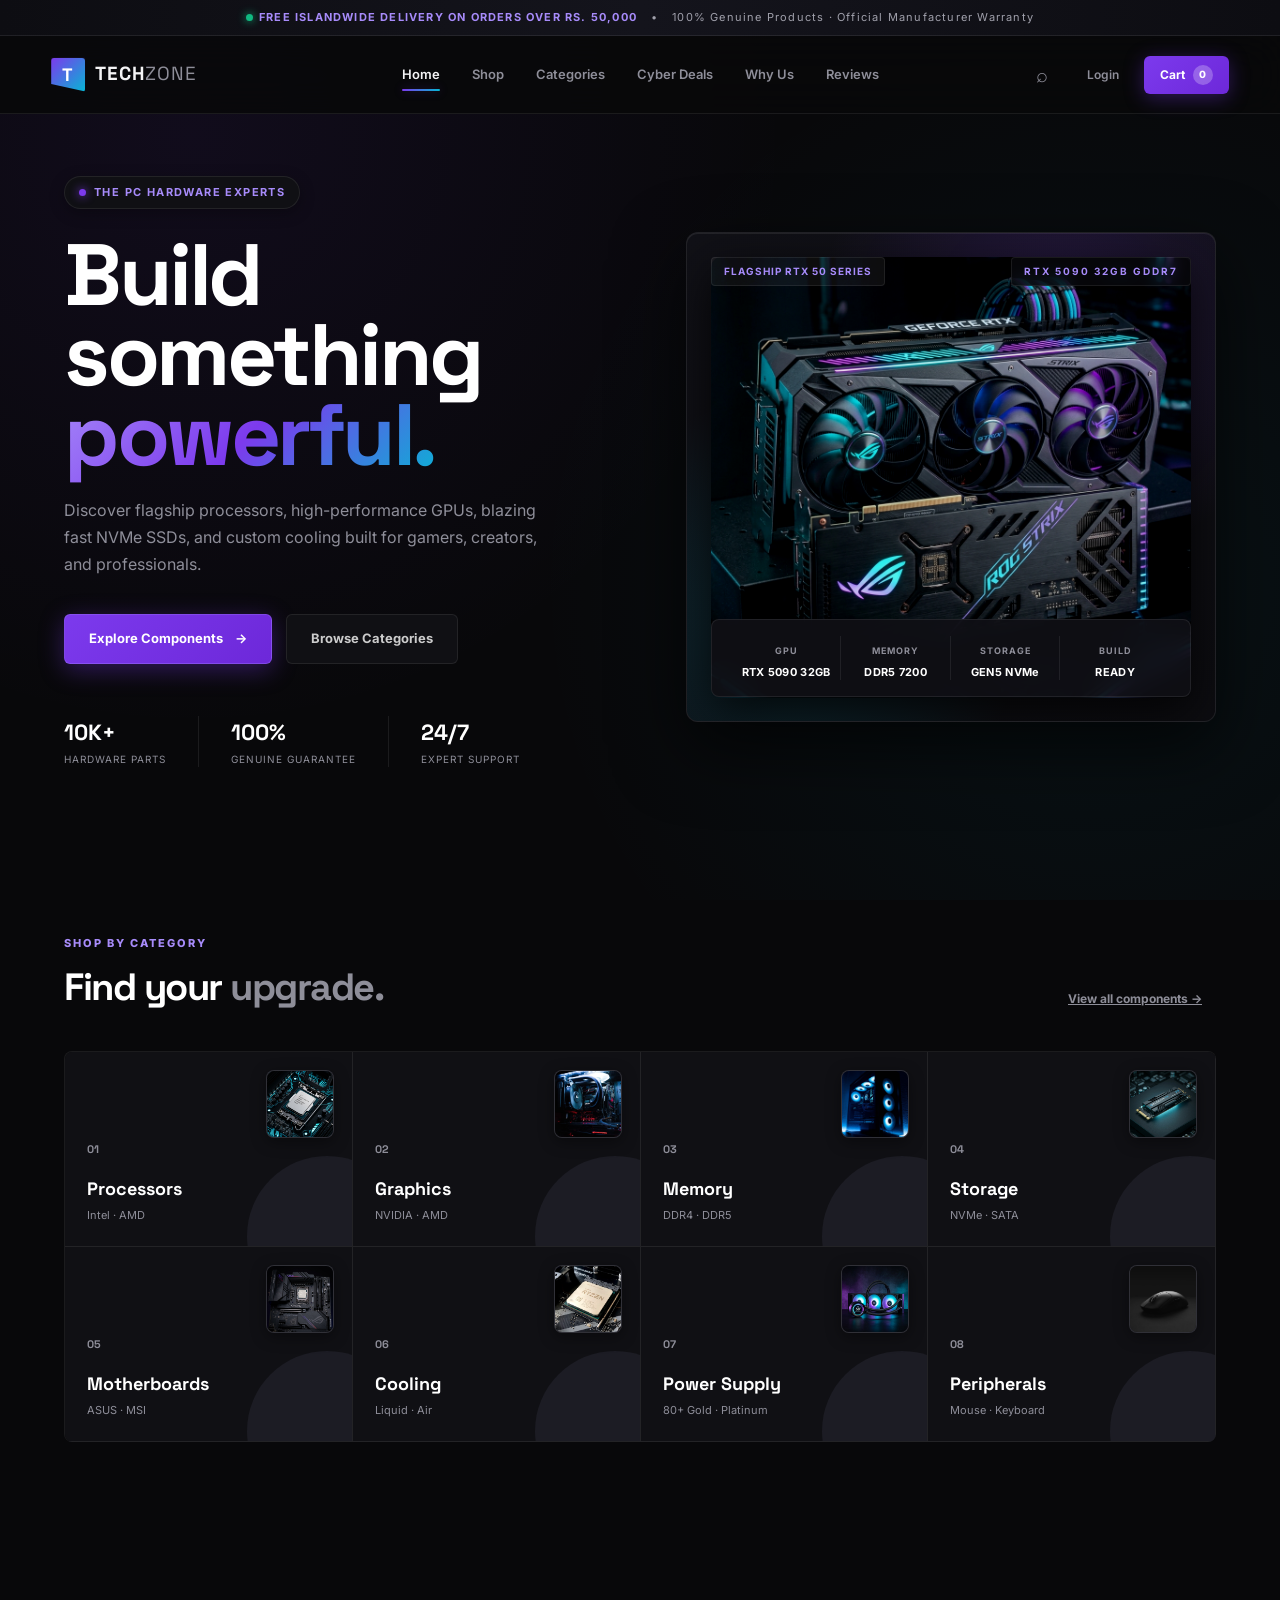
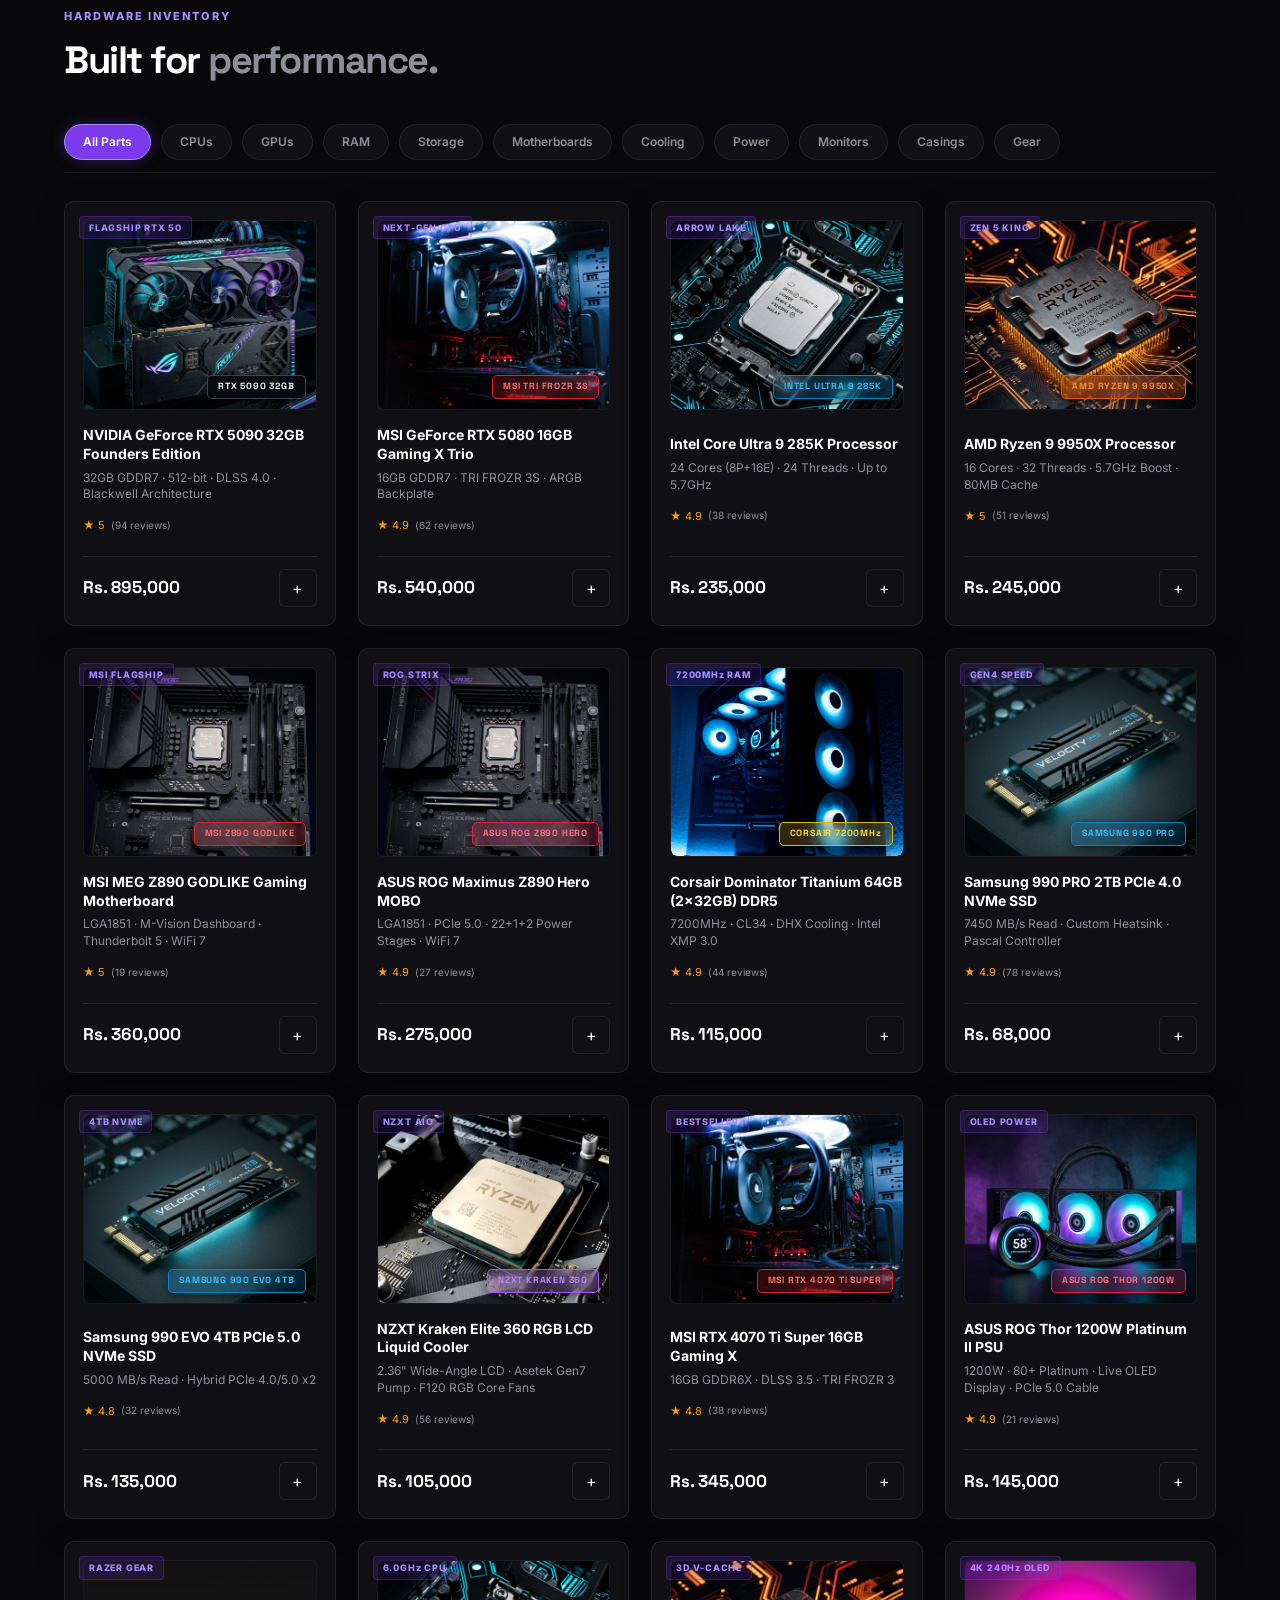
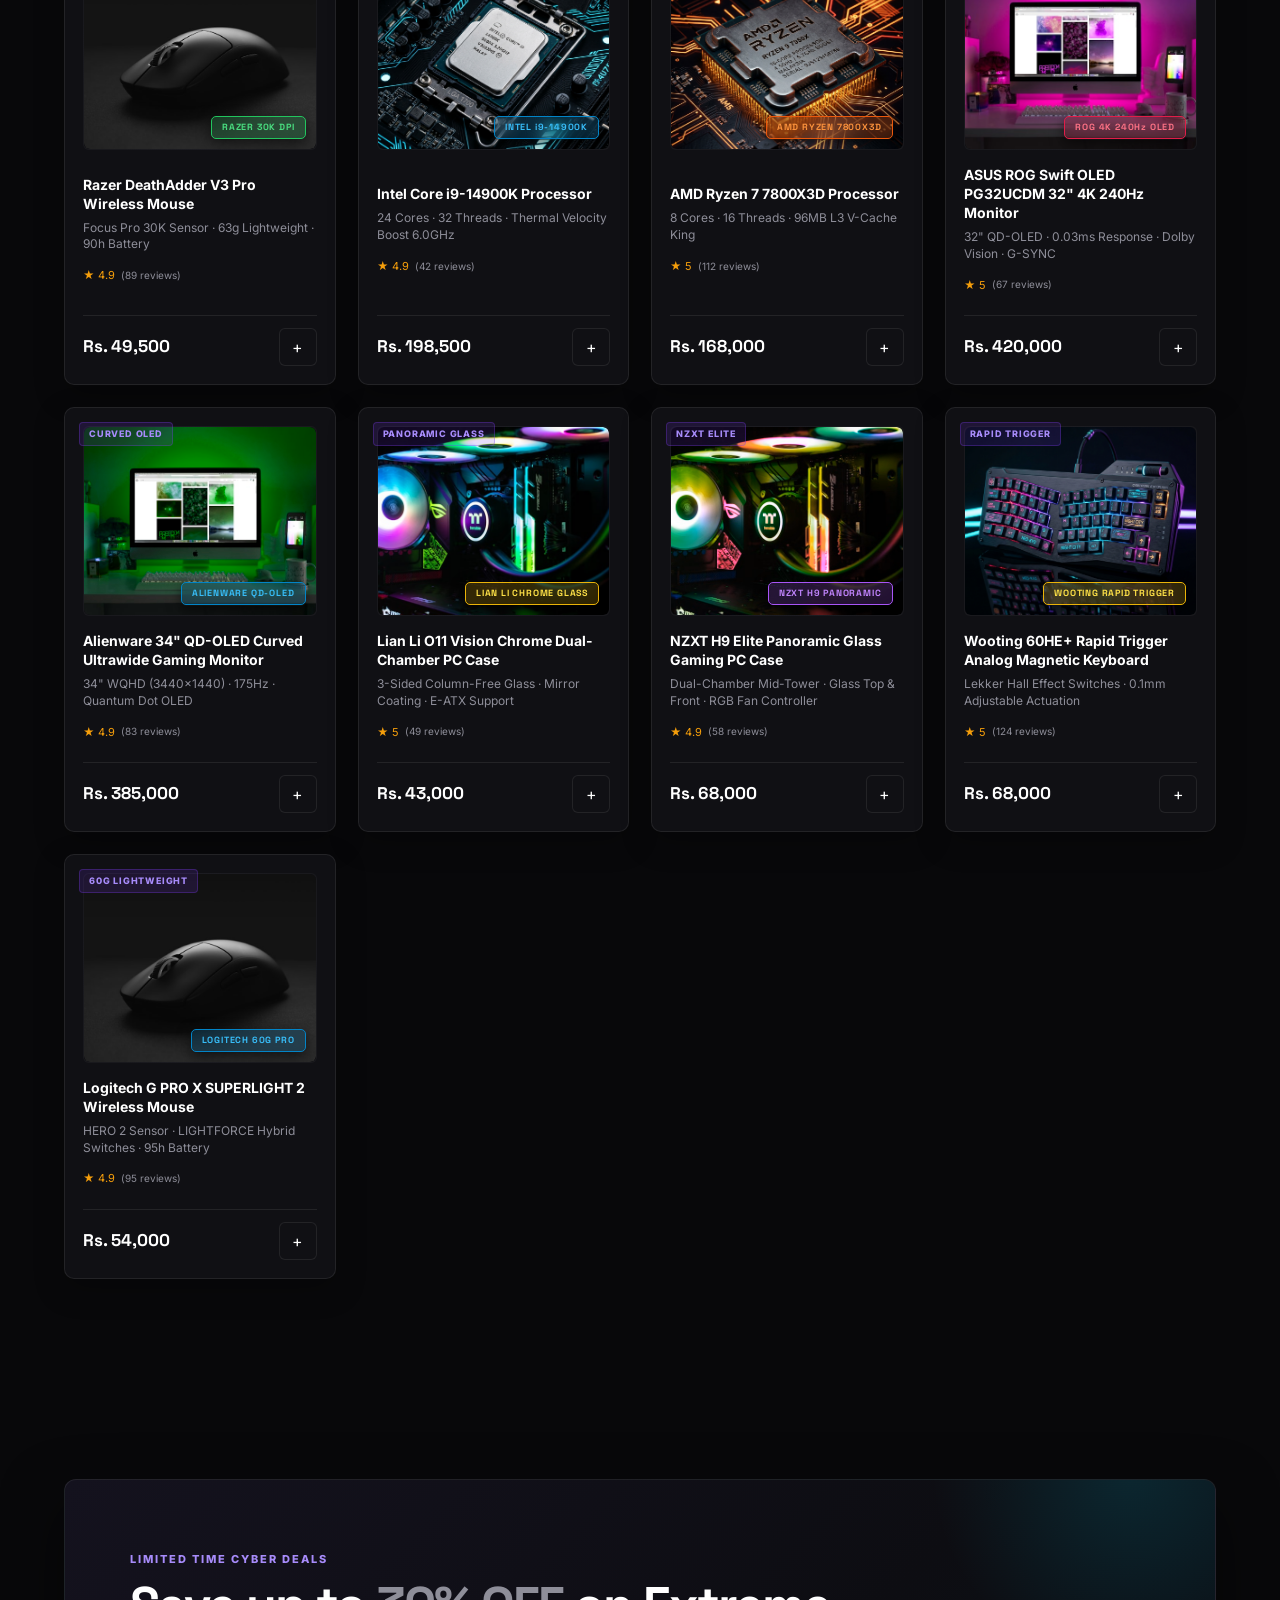
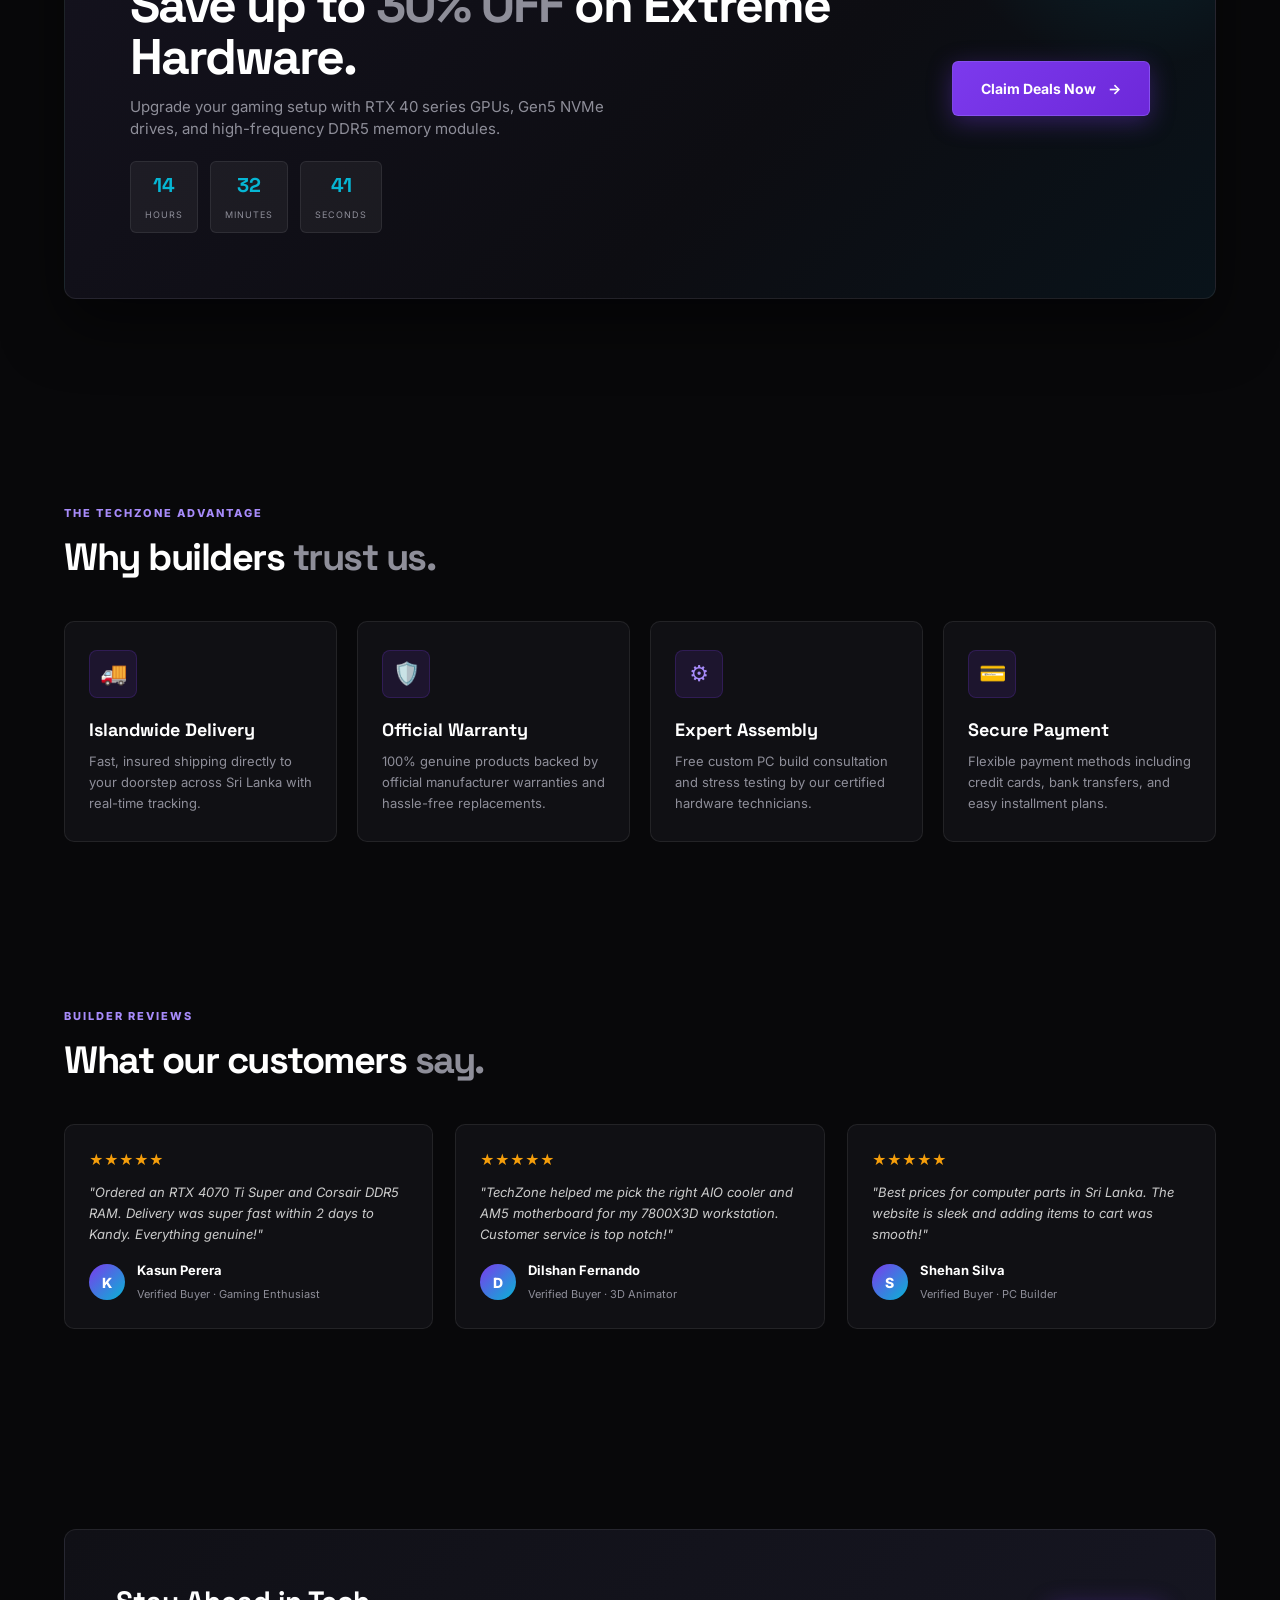
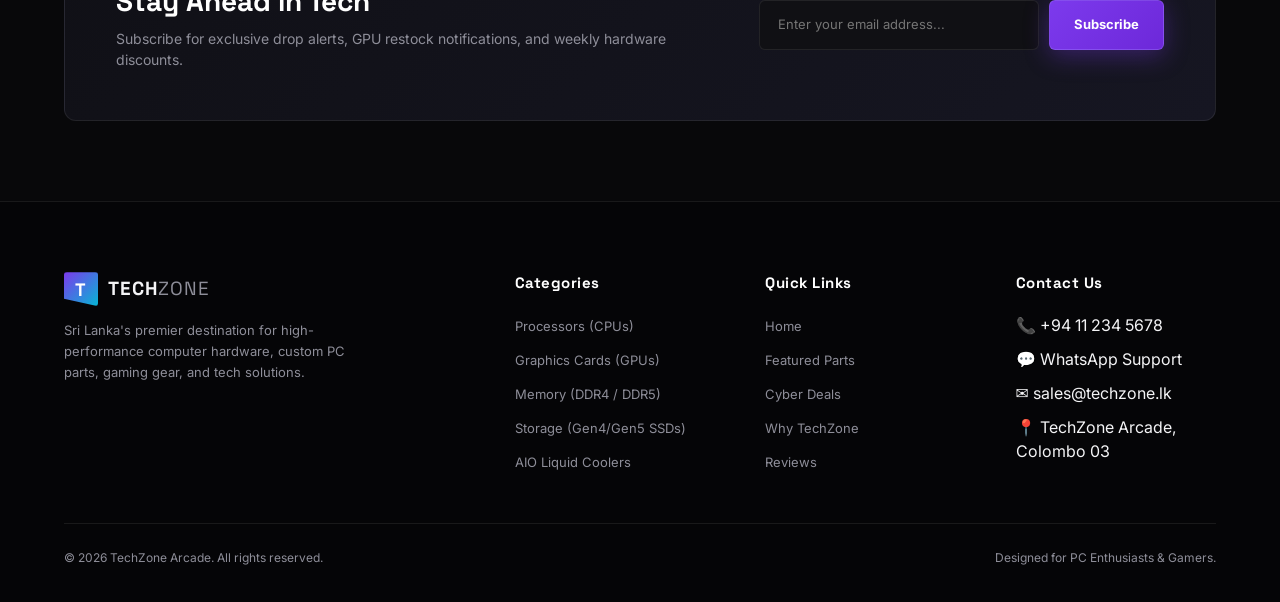
==== commit ae152f2b: "create the product page and view items" ====
--- a/index.html
+++ b/index.html
@@ -32,8 +32,8 @@
 
         <nav class="nav" aria-label="Main navigation" id="mainNav">
             <a class="active" href="index.html">Home</a>
+            <a href="products.html">Shop</a>
             <a href="#shop">Categories</a>
-            <a href="#featured">Products</a>
             <a href="#deals">Cyber Deals</a>
             <a href="#whyus">Why Us</a>
             <a href="#reviews">Reviews</a>
--- a/css/home.css
+++ b/css/home.css
@@ -45,6 +45,29 @@
     overflow-x: hidden;
 }
 
+/* ── Custom Futuristic Dark Theme Scrollbars ── */
+::-webkit-scrollbar {
+    width: 8px;
+    height: 8px;
+}
+::-webkit-scrollbar-track {
+    background: #0c0c12;
+}
+::-webkit-scrollbar-thumb {
+    background: linear-gradient(180deg, var(--accent), var(--accent2));
+    border-radius: 4px;
+    border: 2px solid #0c0c12;
+}
+::-webkit-scrollbar-thumb:hover {
+    background: linear-gradient(180deg, #8b5cf6, #22d3ee);
+}
+
+/* Firefox standard scrollbar */
+* {
+    scrollbar-width: thin;
+    scrollbar-color: var(--accent) #0c0c12;
+}
+
 button,
 input,
 select {
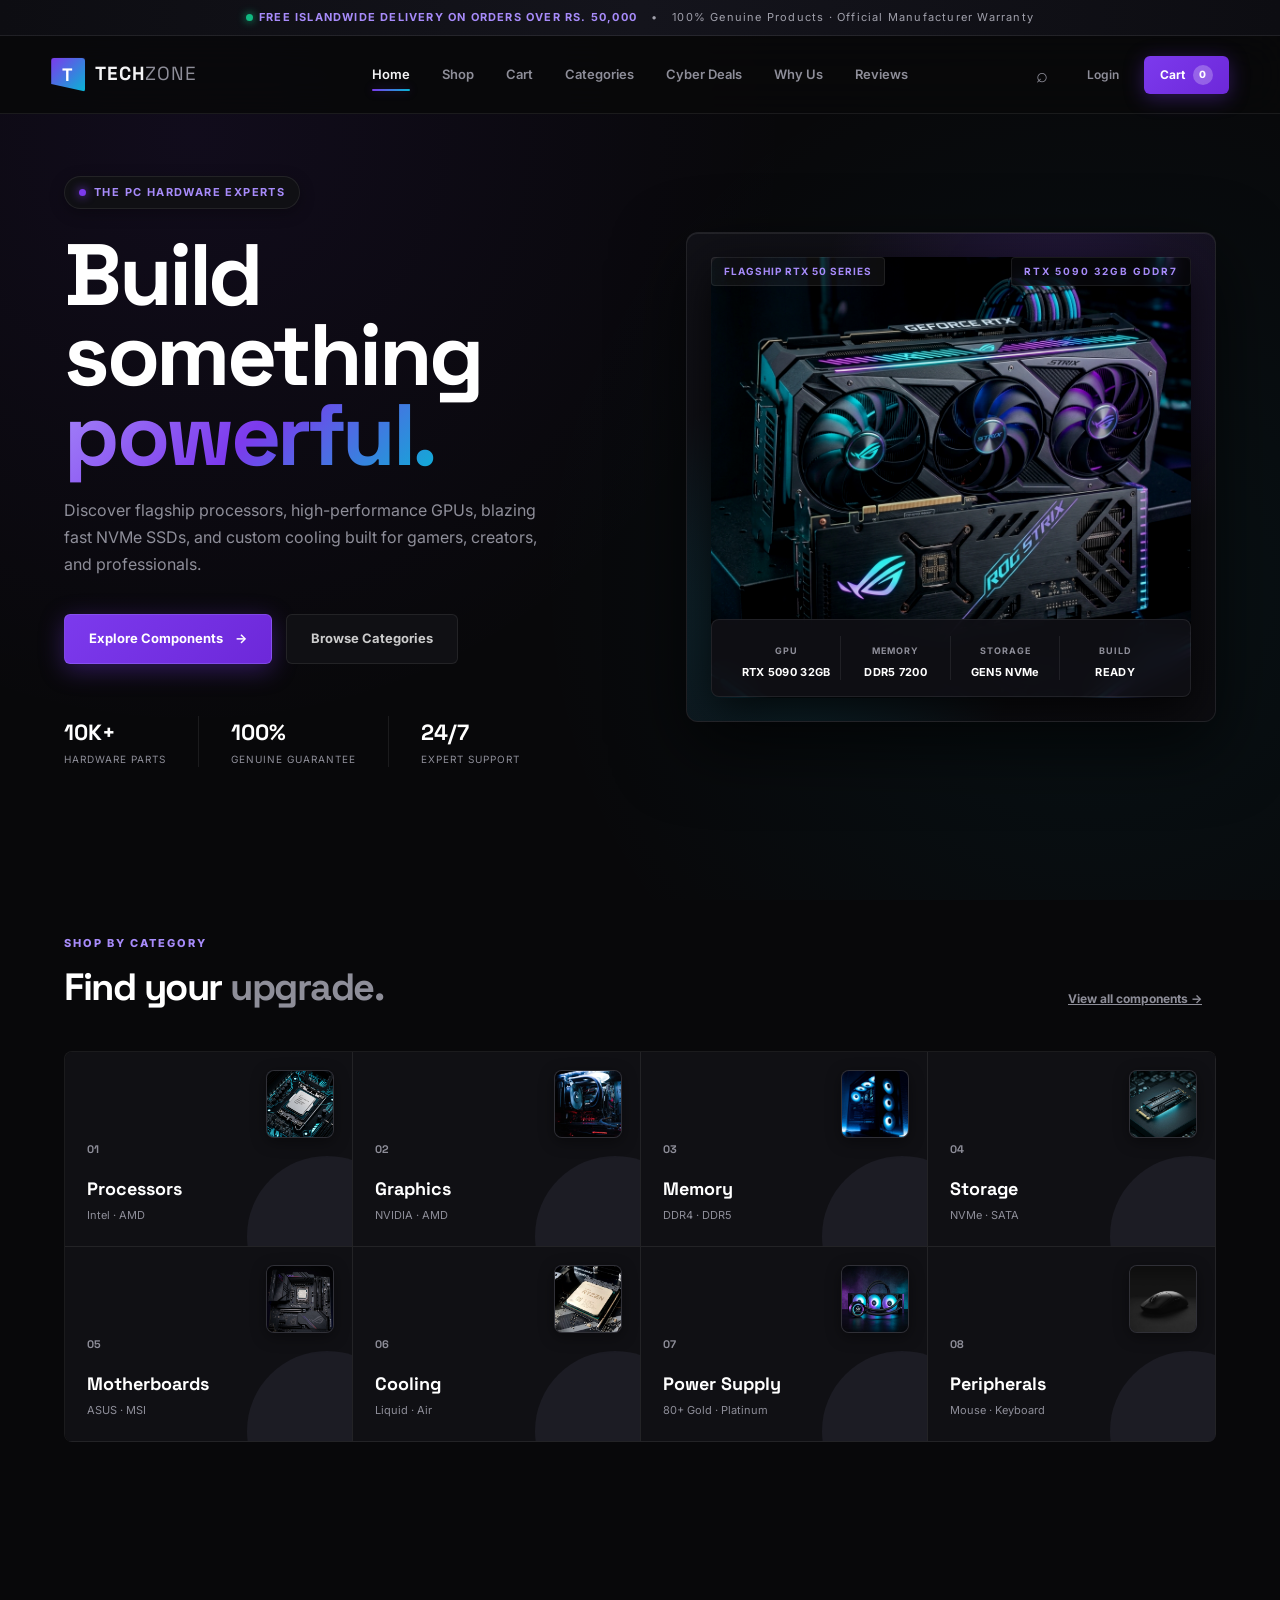
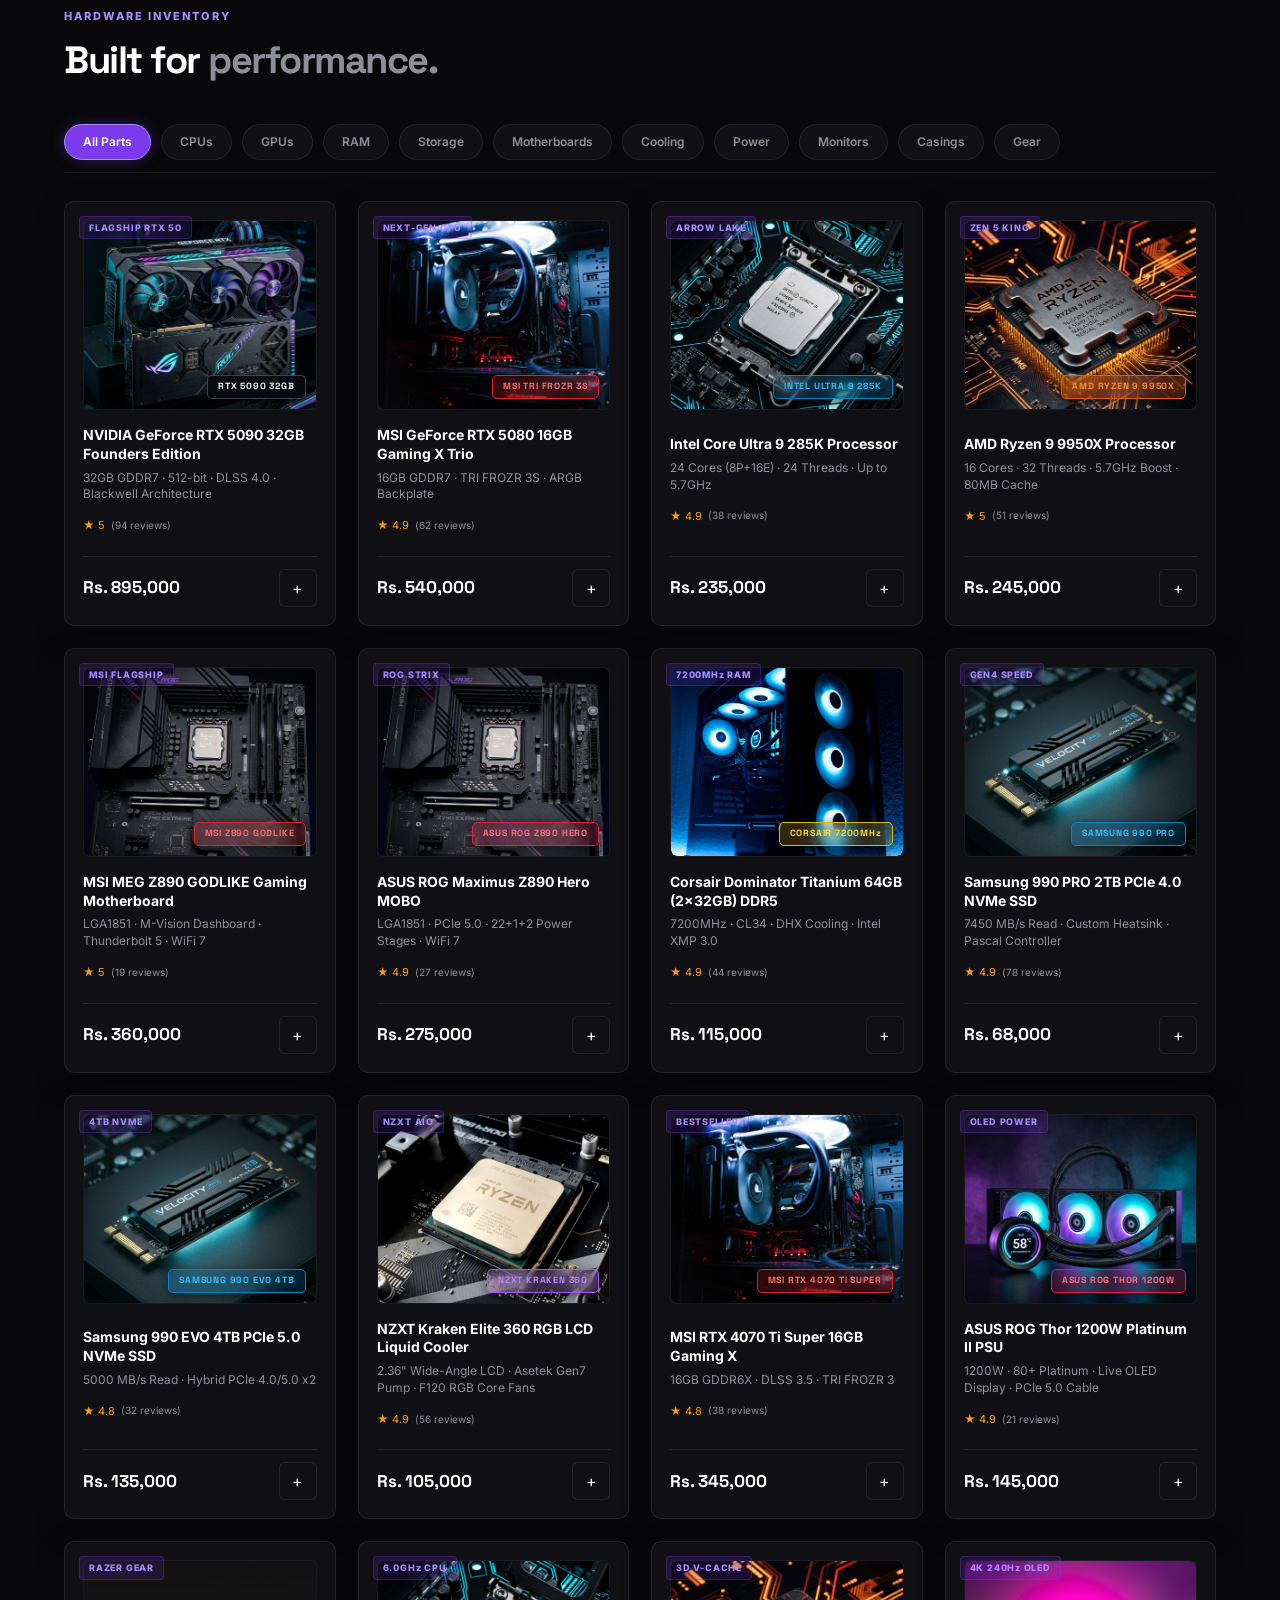
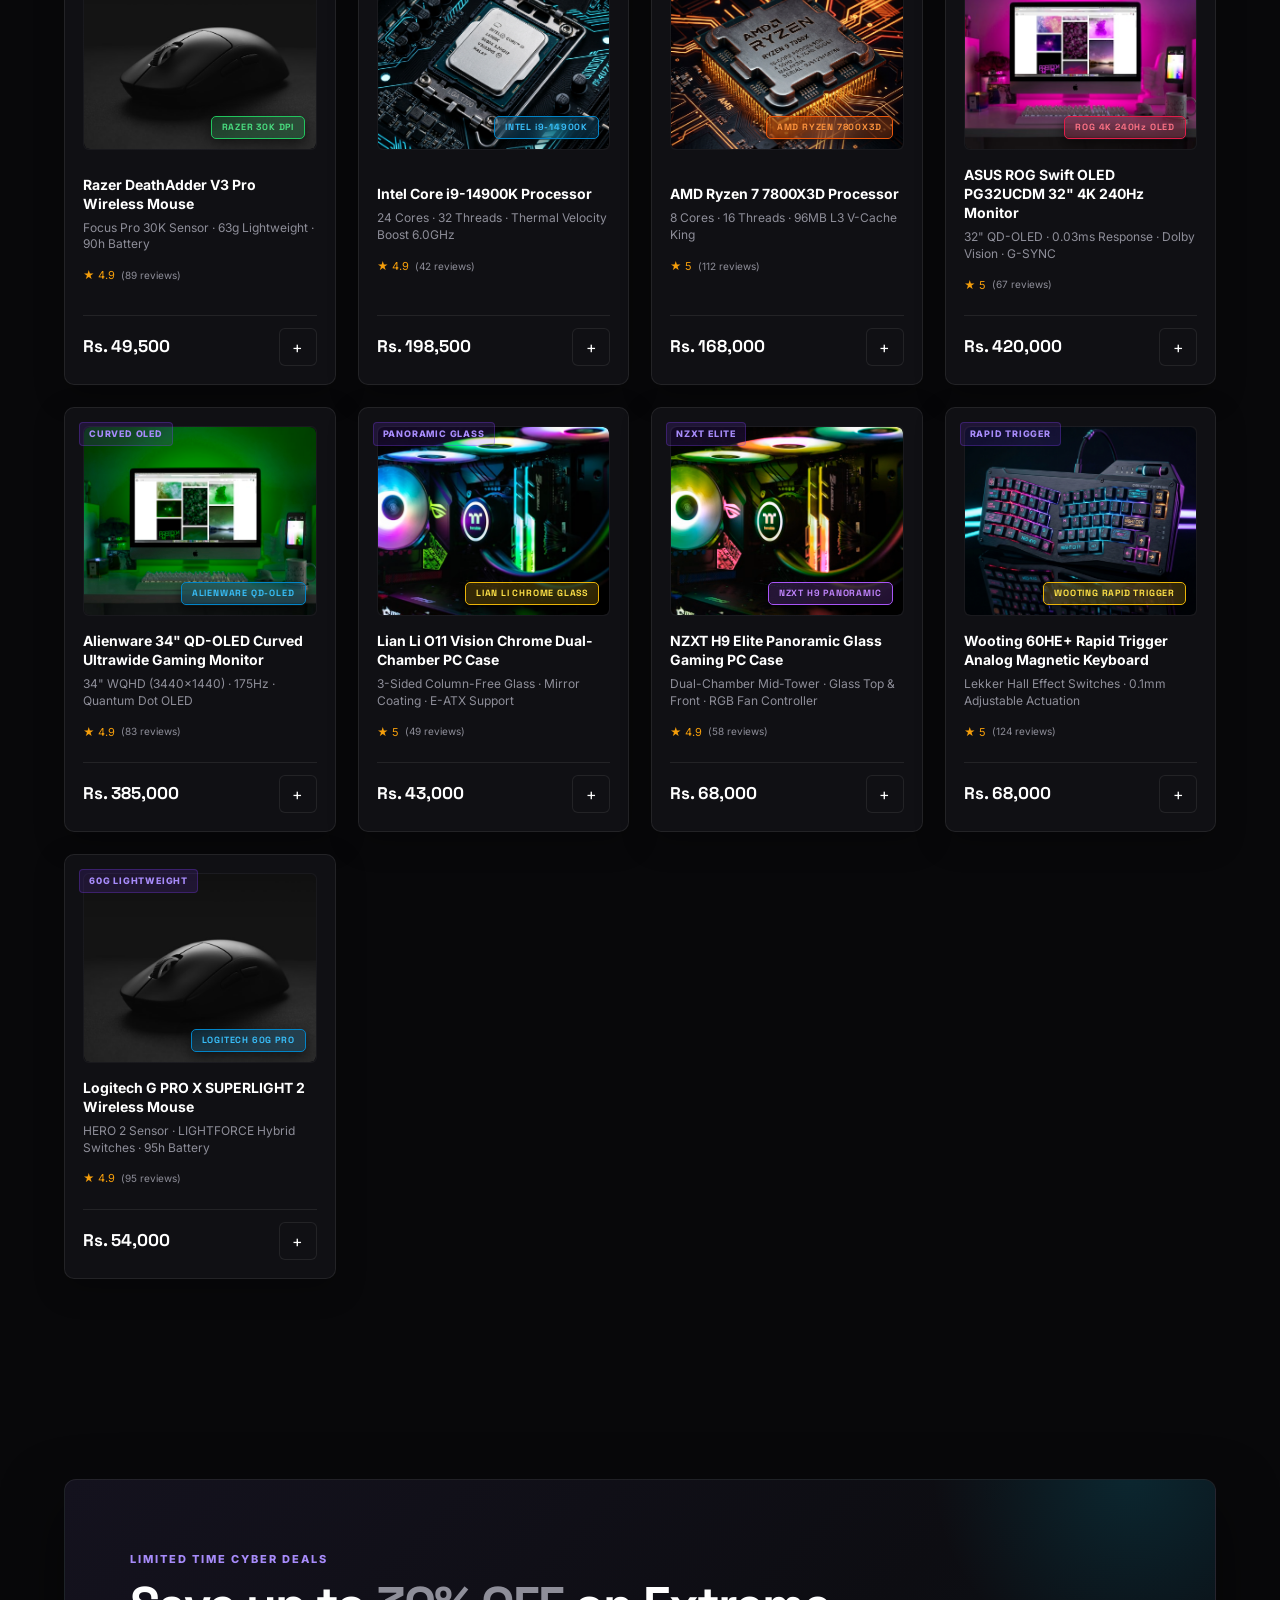
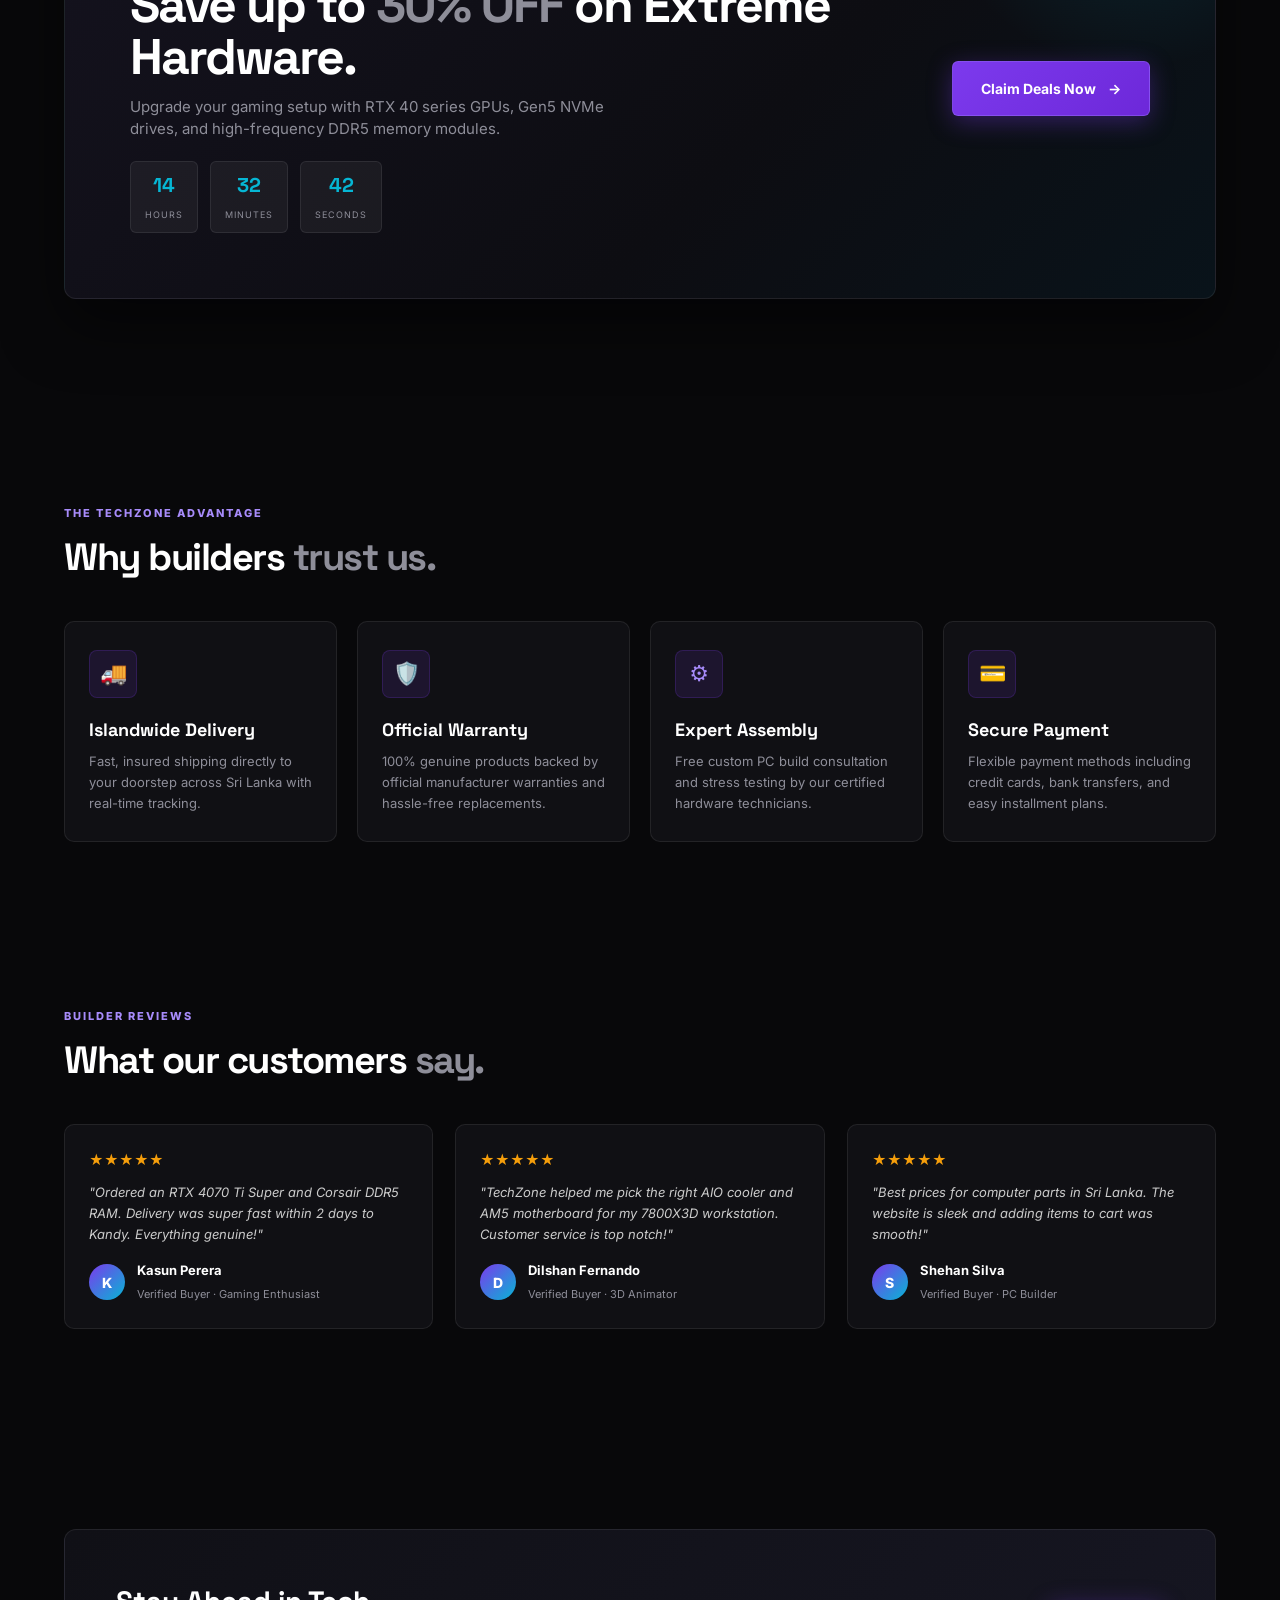
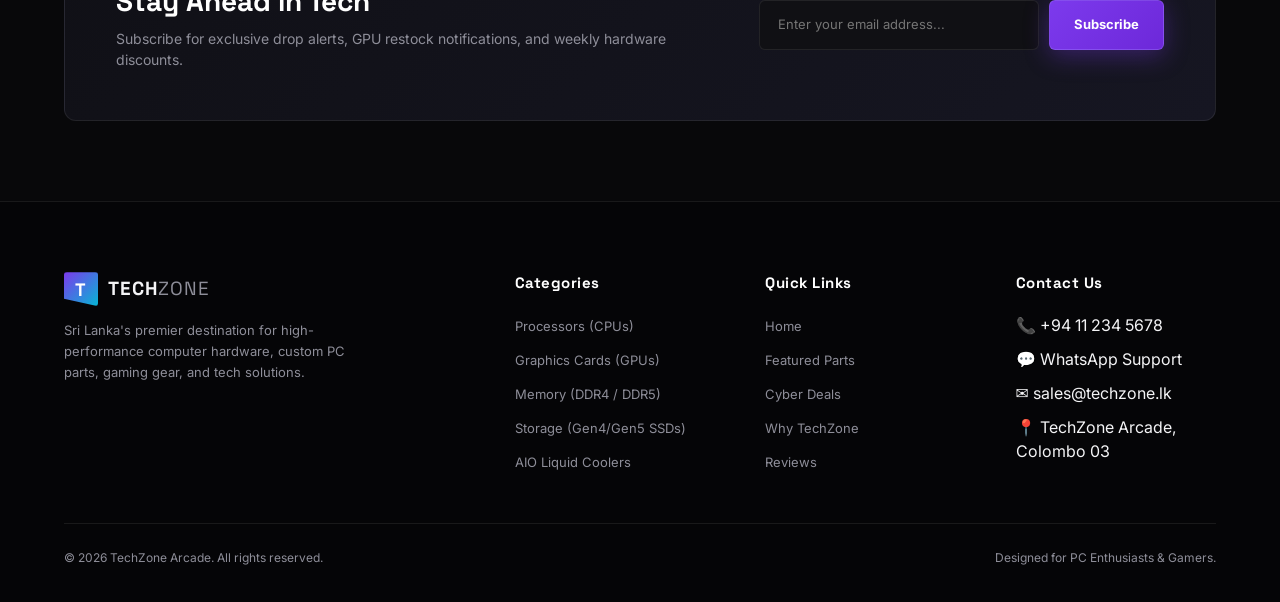
==== commit 49005f7a: "add the cart" ====
--- a/index.html
+++ b/index.html
@@ -33,16 +33,17 @@
         <nav class="nav" aria-label="Main navigation" id="mainNav">
             <a class="active" href="index.html">Home</a>
             <a href="products.html">Shop</a>
-            <a href="#shop">Categories</a>
-            <a href="#deals">Cyber Deals</a>
-            <a href="#whyus">Why Us</a>
-            <a href="#reviews">Reviews</a>
+            <a href="cart.html">Cart</a>
+            <a href="index.html#shop">Categories</a>
+            <a href="index.html#deals">Cyber Deals</a>
+            <a href="index.html#whyus">Why Us</a>
+            <a href="index.html#reviews">Reviews</a>
         </nav>
 
         <div class="header-actions">
             <button class="icon-btn" id="searchBtn" aria-label="Search Components">⌕</button>
             <button class="login-btn" id="loginBtn">Login</button>
-            <button class="cart-btn" id="cartBtn">
+            <button class="cart-btn" id="cartBtn" onclick="window.location.href='cart.html'">
                 Cart <span id="cartCount">0</span>
             </button>
             <button class="menu-btn" id="menuBtn" aria-label="Toggle Mobile Menu">☰</button>
@@ -394,8 +395,8 @@
                 <span>Subtotal:</span>
                 <strong id="cartTotal">Rs. 0</strong>
             </div>
-            <button class="primary-btn" style="width: 100%;" onclick="alert('Proceeding to checkout summary!');">
-                Proceed to Checkout <span>→</span>
+            <button class="primary-btn" style="width: 100%;" onclick="window.location.href='cart.html';">
+                View Cart Page <span>→</span>
             </button>
         </div>
     </div>
--- a/css/home.css
+++ b/css/home.css
@@ -1535,6 +1535,21 @@
     background: var(--surface);
     color: #fff;
     font-size: 12px;
+    cursor: pointer;
+}
+.remove-item-btn {
+    background: transparent;
+    border: none;
+    color: #ef4444;
+    font-size: 14px;
+    cursor: pointer;
+    padding: 4px 6px;
+    border-radius: 4px;
+    transition: background 0.2s ease, color 0.2s ease;
+}
+.remove-item-btn:hover {
+    background: rgba(239, 68, 68, 0.15);
+    color: #f87171;
 }
 .cart-total-row {
     display: flex;
@@ -1692,6 +1707,295 @@
     .product-grid {
         grid-template-columns: 1fr;
     }
+}
+
+/* ─────────────────────────────────────────────────────────────
+   Cart, Checkout & Confirmation Page Wireframe Styles
+   ───────────────────────────────────────────────────────────── */
+
+.page-container {
+    max-width: 1200px;
+    margin: 0 auto;
+    padding: 40px 20px 80px;
+}
+
+.page-header-title {
+    margin-bottom: 24px;
+}
+
+.page-header-title h1 {
+    font-family: 'Space Grotesk', sans-serif;
+    font-size: 32px;
+    color: #fff;
+}
+
+/* Breadcrumbs (Cart -> Checkout -> Confirmation) */
+.breadcrumb-bar {
+    display: flex;
+    align-items: center;
+    gap: 12px;
+    margin-bottom: 36px;
+    background: rgba(15, 23, 42, 0.6);
+    border: 1px solid var(--line);
+    padding: 14px 20px;
+    border-radius: 12px;
+    font-size: 14px;
+    font-weight: 600;
+}
+
+.breadcrumb-step {
+    color: var(--muted);
+    text-decoration: none;
+    display: flex;
+    align-items: center;
+    gap: 8px;
+}
+
+.breadcrumb-step.active {
+    color: var(--cyan);
+}
+
+.breadcrumb-step.completed {
+    color: #10b981;
+}
+
+.breadcrumb-separator {
+    color: var(--muted);
+    font-size: 12px;
+}
+
+/* 2-Column Wireframe Grid (Cart & Checkout) */
+.wireframe-layout {
+    display: grid;
+    grid-template-columns: 1fr 380px;
+    gap: 32px;
+    align-items: start;
+}
+
+@media (max-width: 900px) {
+    .wireframe-layout {
+        grid-template-columns: 1fr;
+    }
+}
+
+/* Cart Items Table / List Rows */
+.cart-items-card {
+    background: rgba(15, 23, 42, 0.6);
+    border: 1px solid var(--line);
+    border-radius: 16px;
+    padding: 24px;
+}
+
+.cart-table-row {
+    display: grid;
+    grid-template-columns: 80px 1fr auto auto auto;
+    align-items: center;
+    gap: 16px;
+    padding: 16px 0;
+    border-bottom: 1px solid var(--line);
+}
+
+.cart-table-row:last-child {
+    border-bottom: none;
+}
+
+.cart-thumb {
+    width: 70px;
+    height: 70px;
+    object-fit: cover;
+    border-radius: 8px;
+    background: var(--surface);
+    border: 1px solid var(--line);
+}
+
+.cart-item-details h4 {
+    font-size: 15px;
+    color: #fff;
+    margin-bottom: 4px;
+}
+
+.cart-item-details .price-tag {
+    font-size: 13px;
+    color: var(--cyan);
+    font-weight: 600;
+}
+
+.cart-item-qty {
+    display: flex;
+    align-items: center;
+    gap: 8px;
+}
+
+.cart-item-subtotal {
+    font-family: 'Space Grotesk', sans-serif;
+    font-weight: 700;
+    font-size: 15px;
+    color: #fff;
+    min-width: 100px;
+    text-align: right;
+}
+
+/* Order Summary Box Sidebar */
+.summary-card {
+    background: rgba(15, 23, 42, 0.8);
+    border: 1px solid var(--line);
+    border-radius: 16px;
+    padding: 24px;
+    position: sticky;
+    top: 100px;
+}
+
+.summary-card h3 {
+    font-family: 'Space Grotesk', sans-serif;
+    font-size: 18px;
+    color: #fff;
+    margin-bottom: 20px;
+    padding-bottom: 12px;
+    border-bottom: 1px solid var(--line);
+}
+
+.summary-row {
+    display: flex;
+    justify-content: space-between;
+    font-size: 14px;
+    color: var(--muted);
+    margin-bottom: 12px;
+}
+
+.summary-row.total {
+    border-top: 1px solid var(--line);
+    padding-top: 16px;
+    margin-top: 16px;
+    font-size: 18px;
+    font-weight: 700;
+    color: #fff;
+}
+
+.summary-row.total span:last-child {
+    color: var(--cyan);
+}
+
+/* Checkout Form Styles */
+.form-section {
+    background: rgba(15, 23, 42, 0.6);
+    border: 1px solid var(--line);
+    border-radius: 16px;
+    padding: 28px;
+    margin-bottom: 24px;
+}
+
+.form-section h3 {
+    font-family: 'Space Grotesk', sans-serif;
+    font-size: 18px;
+    color: #fff;
+    margin-bottom: 20px;
+    letter-spacing: 0.5px;
+    text-transform: uppercase;
+}
+
+.form-grid {
+    display: grid;
+    grid-template-columns: repeat(2, 1fr);
+    gap: 16px;
+}
+
+.form-group.full {
+    grid-column: span 2;
+}
+
+.form-group label {
+    display: block;
+    font-size: 12px;
+    font-weight: 600;
+    color: var(--muted);
+    margin-bottom: 6px;
+    text-transform: uppercase;
+}
+
+.form-input {
+    width: 100%;
+    background: var(--surface);
+    border: 1px solid var(--line);
+    color: #fff;
+    padding: 12px 16px;
+    border-radius: 8px;
+    font-size: 14px;
+    outline: none;
+    transition: border-color 0.2s ease;
+}
+
+.form-input:focus {
+    border-color: var(--cyan);
+}
+
+/* Order Confirmation Card */
+.confirmation-card {
+    max-width: 650px;
+    margin: 40px auto;
+    background: rgba(15, 23, 42, 0.8);
+    border: 1px solid var(--line);
+    border-radius: 20px;
+    padding: 40px 32px;
+    text-align: center;
+}
+
+.success-badge-icon {
+    width: 72px;
+    height: 72px;
+    border-radius: 50%;
+    background: rgba(16, 185, 129, 0.15);
+    color: #10b981;
+    display: flex;
+    align-items: center;
+    justify-content: center;
+    font-size: 36px;
+    margin: 0 auto 20px;
+    border: 2px solid #10b981;
+}
+
+.confirmation-card h2 {
+    font-family: 'Space Grotesk', sans-serif;
+    font-size: 28px;
+    color: #fff;
+    margin-bottom: 8px;
+}
+
+.confirmation-card p {
+    color: var(--muted);
+    font-size: 14px;
+    margin-bottom: 28px;
+}
+
+.order-details-box {
+    background: var(--surface);
+    border: 1px solid var(--line);
+    border-radius: 12px;
+    padding: 24px;
+    text-align: left;
+    margin-bottom: 32px;
+}
+
+.order-detail-line {
+    display: flex;
+    justify-content: space-between;
+    font-size: 14px;
+    padding: 8px 0;
+    border-bottom: 1px dashed var(--line);
+}
+
+.order-detail-line:last-child {
+    border-bottom: none;
+}
+
+.order-detail-line span {
+    color: var(--muted);
+}
+
+.order-detail-line strong {
+    color: #fff;
+}
+
+@media (max-width: 480px) {
     .why-us-grid {
         grid-template-columns: 1fr;
     }
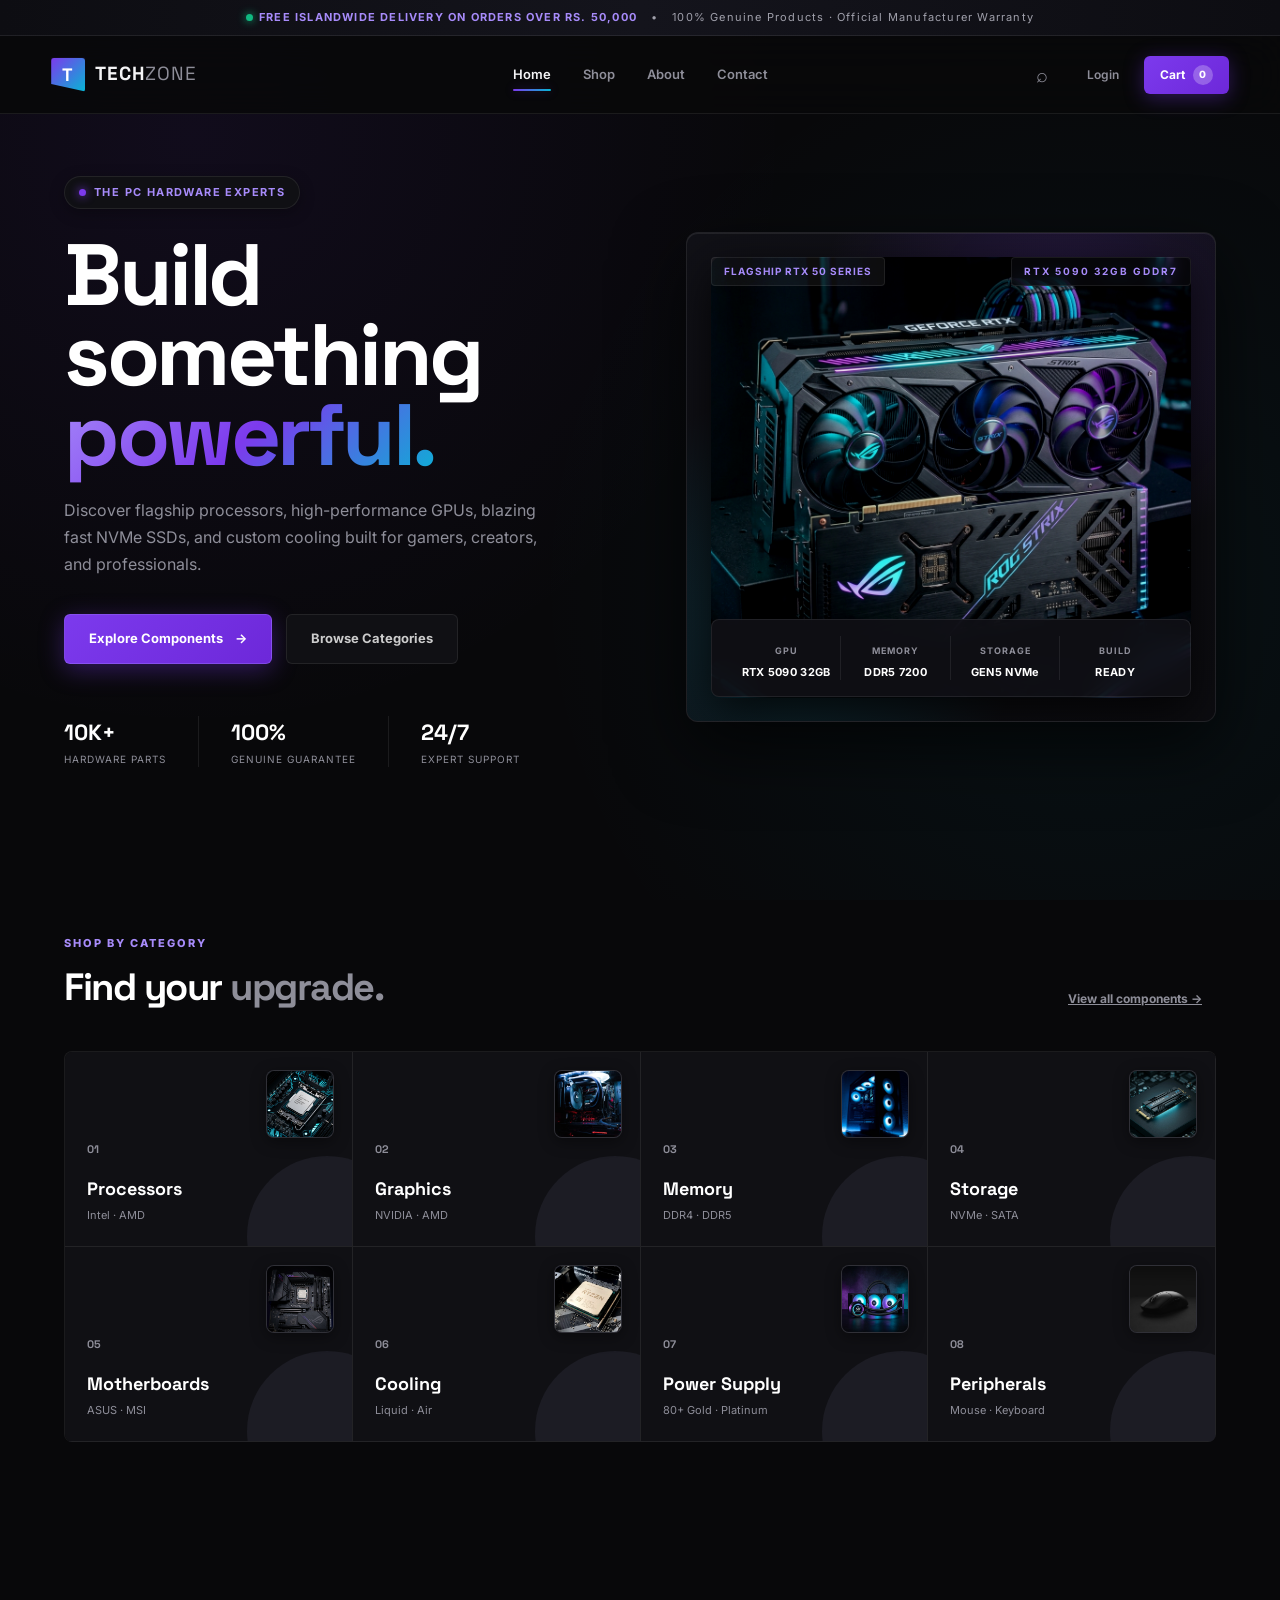
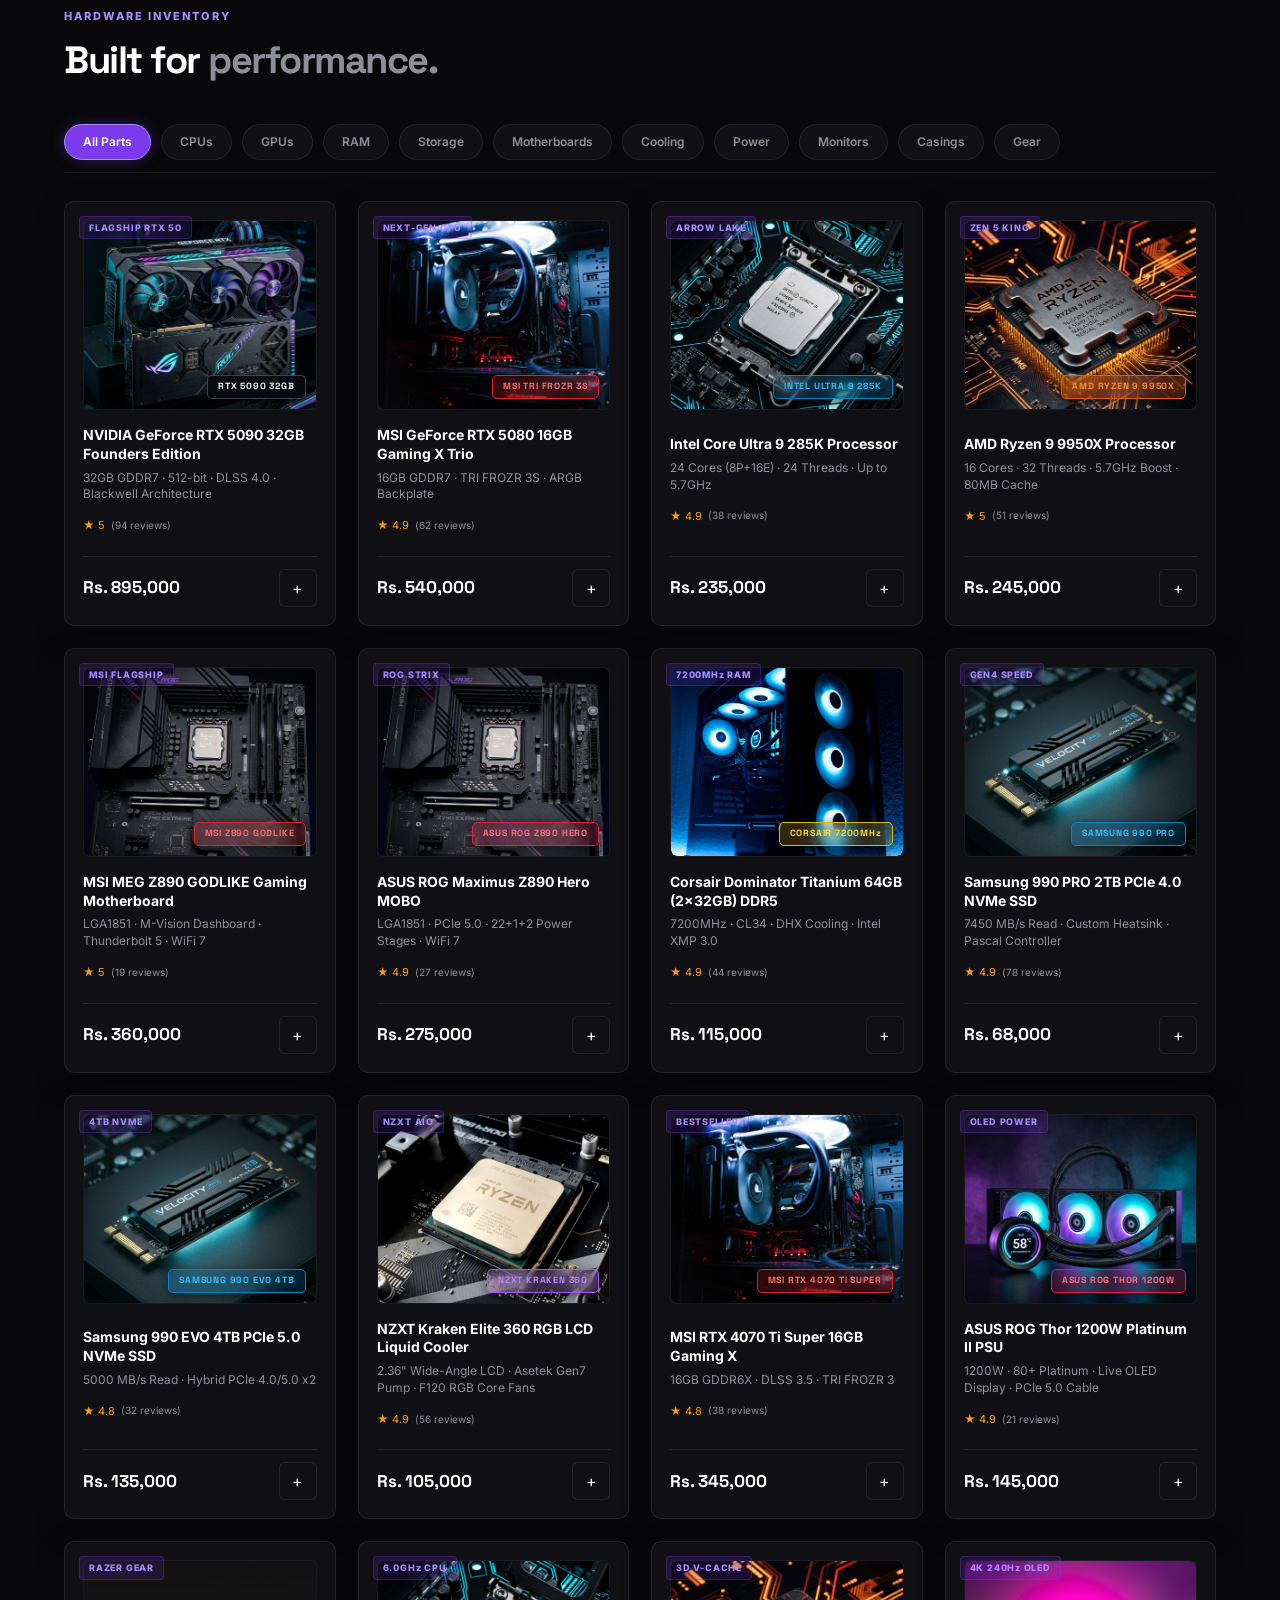
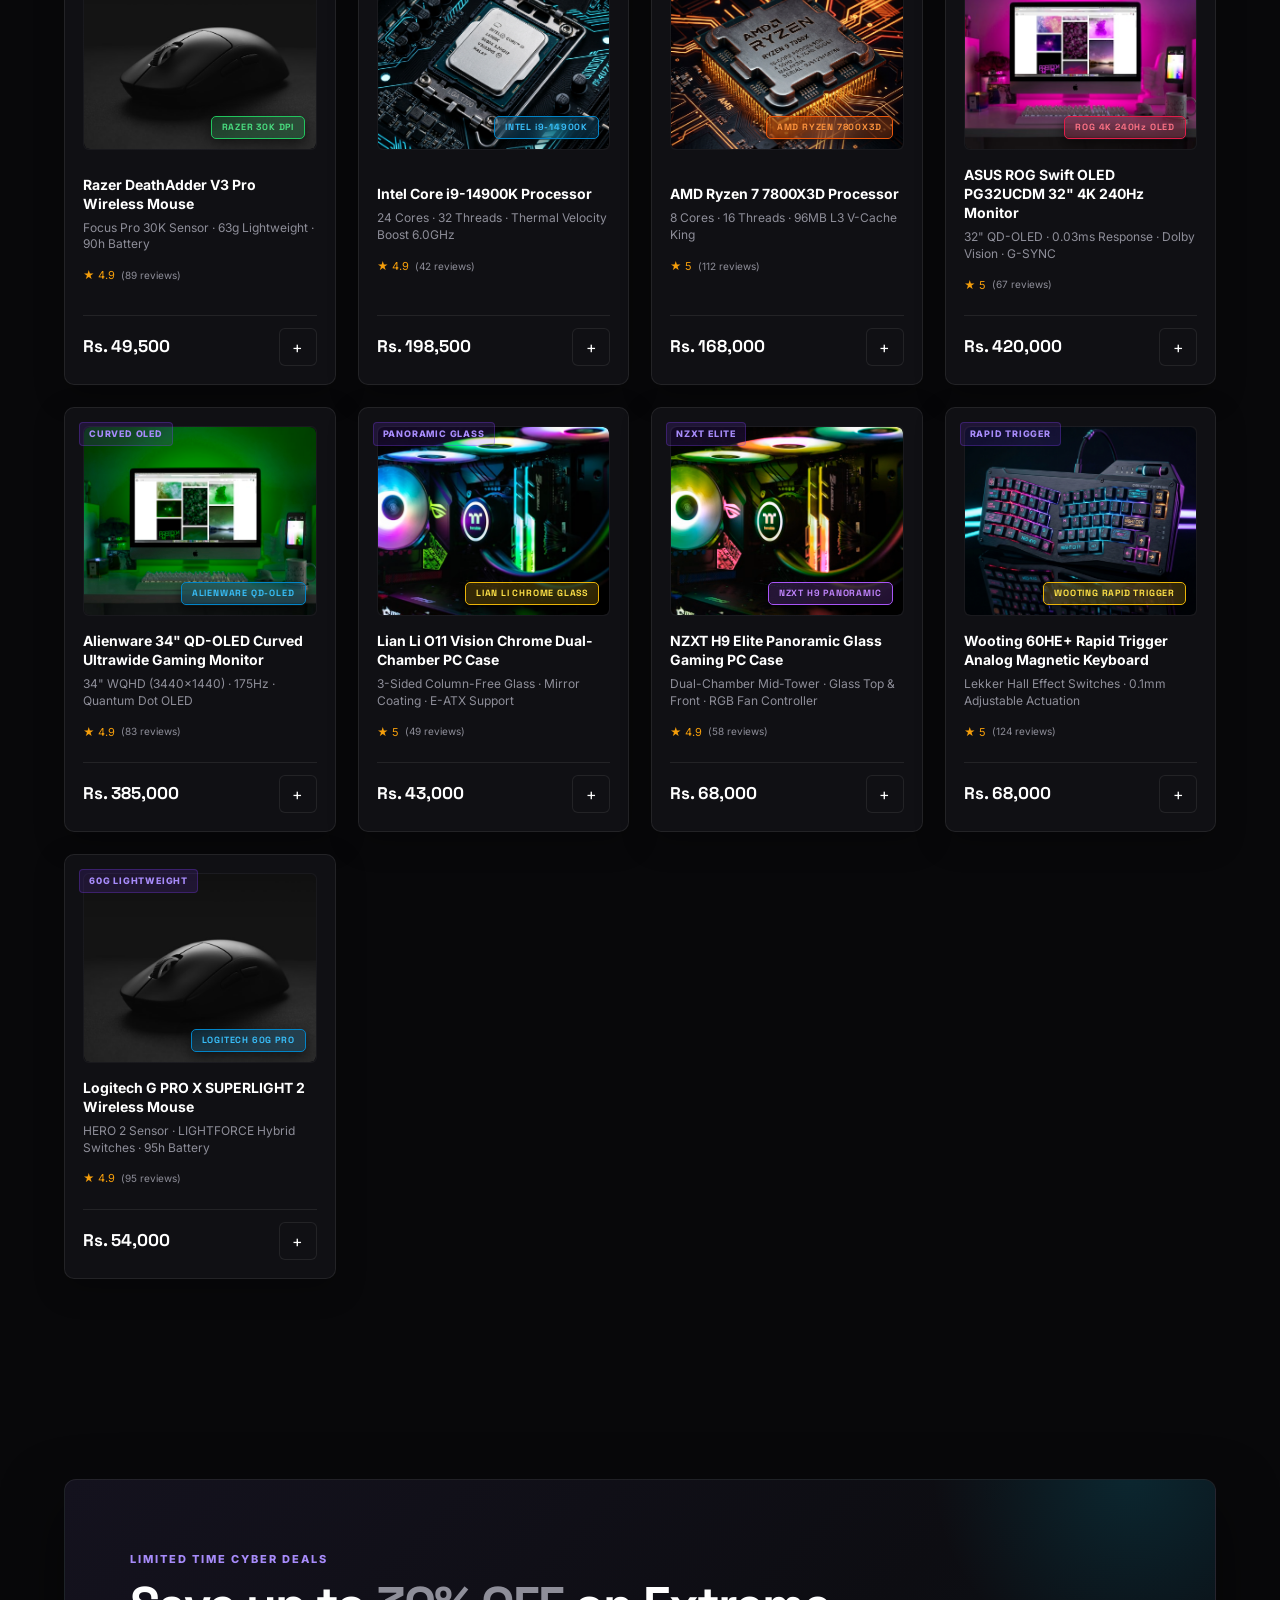
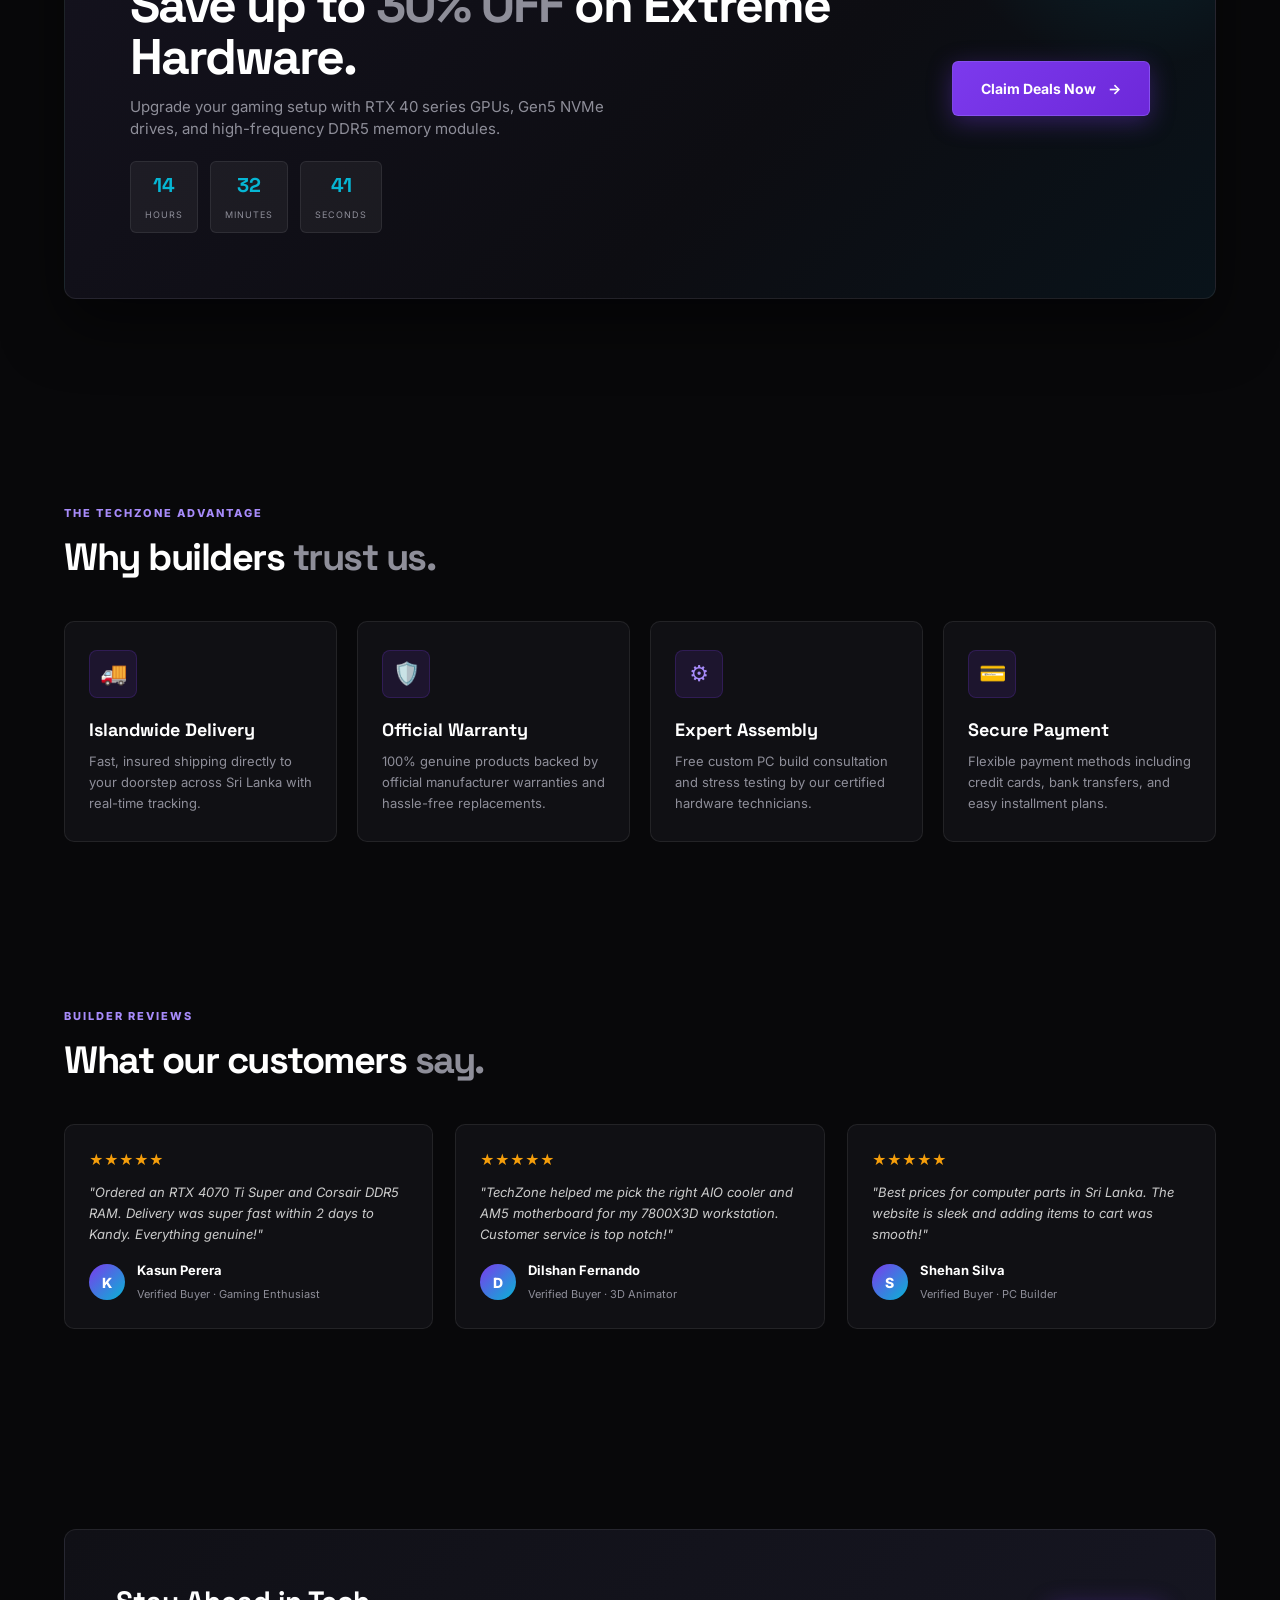
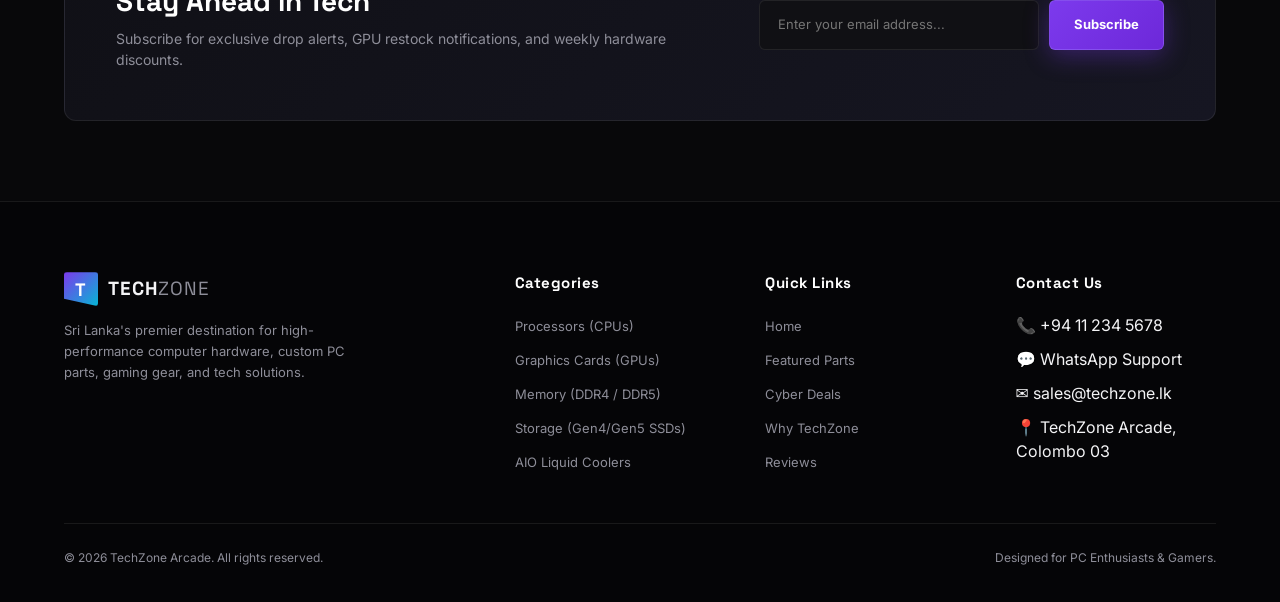
==== commit 511dead0: "now users can create accounts" ====
--- a/index.html
+++ b/index.html
@@ -32,12 +32,9 @@
 
         <nav class="nav" aria-label="Main navigation" id="mainNav">
             <a class="active" href="index.html">Home</a>
-            <a href="products.html">Shop</a>
-            <a href="cart.html">Cart</a>
-            <a href="index.html#shop">Categories</a>
-            <a href="index.html#deals">Cyber Deals</a>
-            <a href="index.html#whyus">Why Us</a>
-            <a href="index.html#reviews">Reviews</a>
+            <a class="" href="products.html">Shop</a>
+            <a href="about.html">About</a>
+            <a href="contact.html">Contact</a>
         </nav>
 
         <div class="header-actions">
@@ -470,5 +467,6 @@
 
     <!-- Dedicated Home Page JavaScript -->
     <script src="js/home.js"></script>
+    <script src="js/auth.js"></script>
 </body>
 </html>
--- a/css/home.css
+++ b/css/home.css
@@ -239,6 +239,87 @@
     border-color: var(--line);
     background: var(--soft);
 }
+
+/* ── Practical Milestone 2: User Navbar Widget & Dropdown ── */
+.user-nav-widget {
+    display: inline-flex;
+    align-items: center;
+    gap: 8px;
+    padding: 4px 10px 4px 6px;
+    background: var(--surface);
+    border: 1px solid var(--line);
+    border-radius: 30px;
+    transition: border-color 0.2s, box-shadow 0.2s;
+    position: relative;
+    cursor: pointer;
+}
+.user-nav-widget:hover {
+    border-color: var(--accent-light);
+    box-shadow: 0 0 12px var(--accent-glow);
+}
+.user-avatar-img {
+    width: 28px;
+    height: 28px;
+    border-radius: 50%;
+    object-fit: cover;
+    border: 1.5px solid var(--accent-light);
+}
+.user-nav-name {
+    font-size: 12px;
+    font-weight: 700;
+    color: #fff;
+    max-width: 110px;
+    white-space: nowrap;
+    overflow: hidden;
+    text-overflow: ellipsis;
+}
+.user-profile-menu {
+    display: none;
+    position: absolute;
+    top: calc(100% + 10px);
+    right: 0;
+    width: 190px;
+    background: #14141a;
+    border: 1px solid var(--line);
+    border-radius: 8px;
+    box-shadow: 0 12px 30px rgba(0, 0, 0, 0.6);
+    padding: 8px 0;
+    z-index: 100;
+}
+.user-profile-menu.active {
+    display: block;
+}
+.user-profile-menu a,
+.user-profile-menu button {
+    display: flex;
+    align-items: center;
+    gap: 10px;
+    width: 100%;
+    padding: 10px 16px;
+    font-size: 13px;
+    font-weight: 600;
+    color: var(--muted);
+    background: transparent;
+    border: none;
+    text-align: left;
+    cursor: pointer;
+    transition: background 0.15s, color 0.15s;
+}
+.user-profile-menu a:hover,
+.user-profile-menu button:hover {
+    background: var(--soft);
+    color: #fff;
+}
+.user-profile-menu button.logout-item {
+    color: #fca5a5;
+    border-top: 1px solid var(--line);
+    margin-top: 4px;
+    padding-top: 10px;
+}
+.user-profile-menu button.logout-item:hover {
+    background: rgba(239, 68, 68, 0.15);
+    color: #ef4444;
+}
 .cart-btn {
     background: linear-gradient(135deg, var(--accent), #6d28d9);
     color: #fff;
